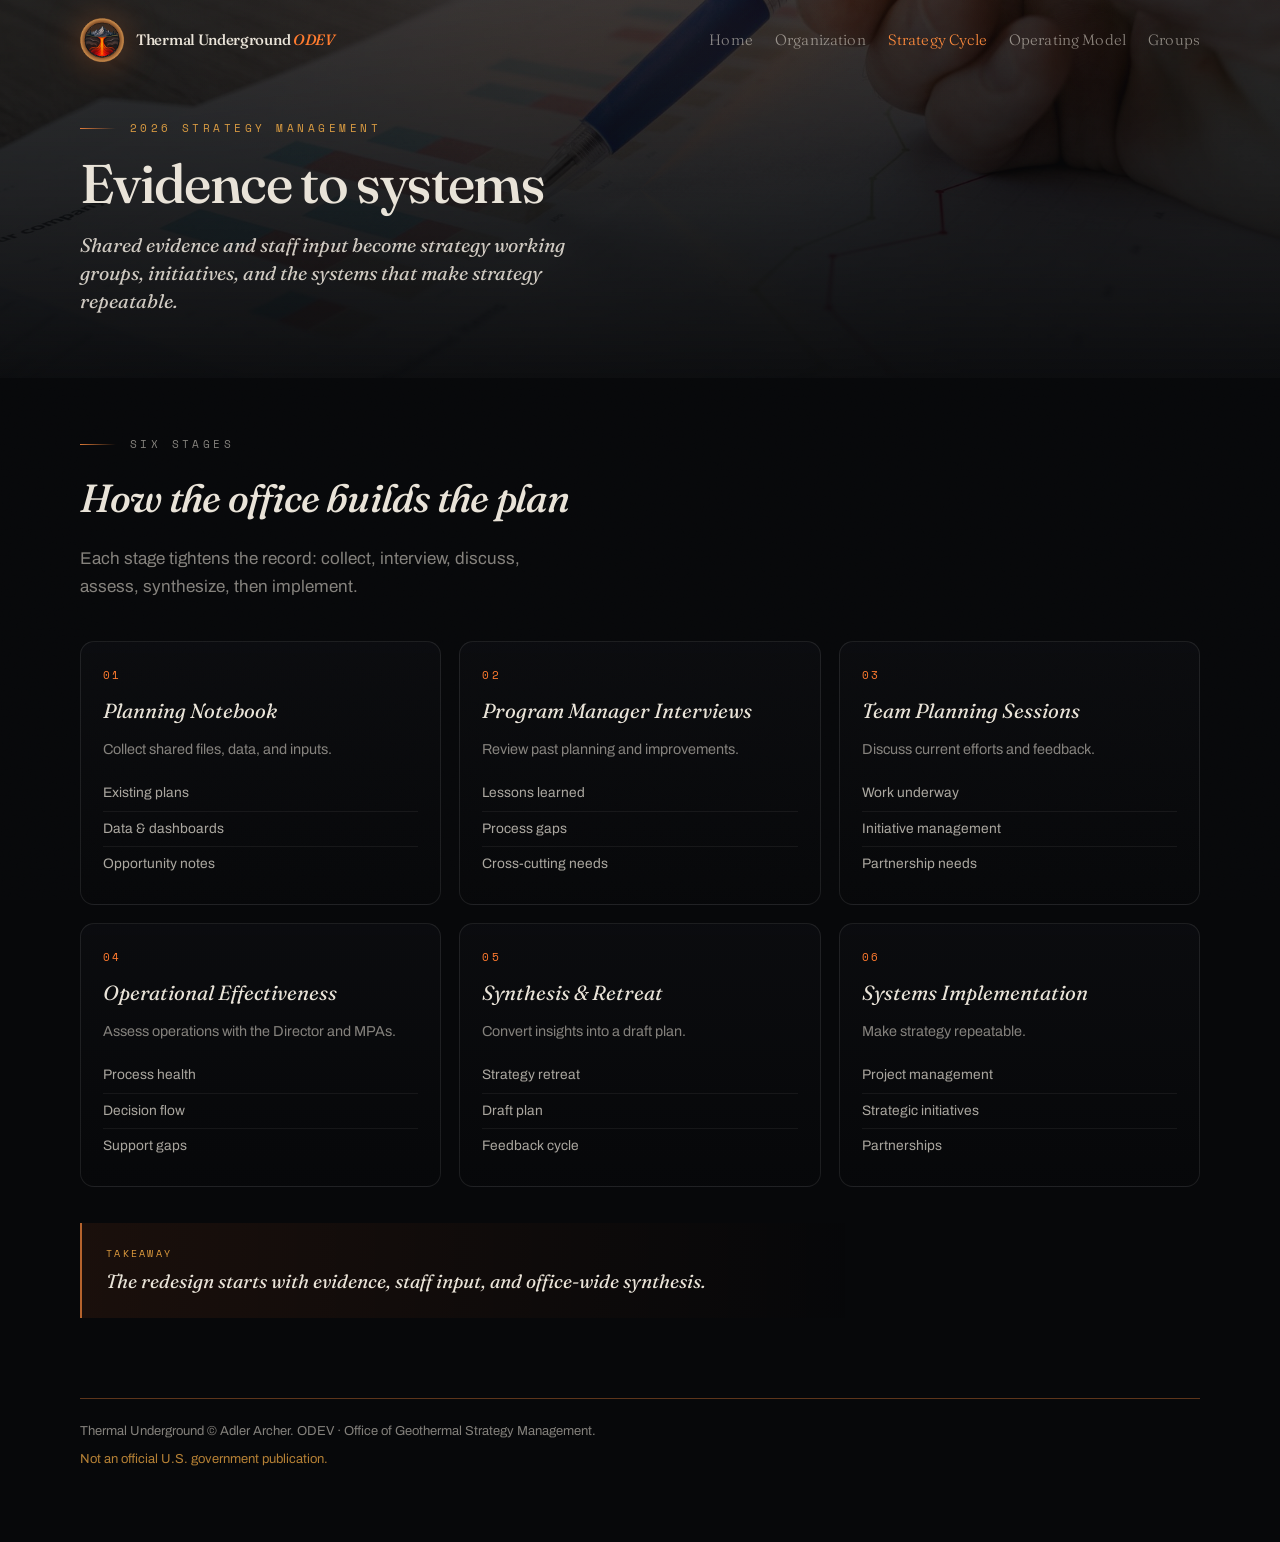
==== cycle/index.html @ cab4cc12 "Ship ODEV strategy management site from the CSUP redesign deck. Static TU editorial site for organiz" ====
<!DOCTYPE html>
<html lang="en">
<head>
<meta charset="utf-8">
<meta name="viewport" content="width=device-width, initial-scale=1">
<meta name="robots" content="noindex, nofollow">
<title>Strategy Cycle · ODEV</title>
<link rel="preconnect" href="https://fonts.googleapis.com">
<link rel="preconnect" href="https://fonts.gstatic.com" crossorigin>
<link href="https://fonts.googleapis.com/css2?family=Archivo:wght@400;500;700&family=Fraunces:ital,opsz,wght@0,9..144,300;0,9..144,500;0,9..144,600;1,9..144,400;1,9..144,500;1,9..144,600&family=Space+Mono:wght@400;700&display=swap" rel="stylesheet">
<link rel="stylesheet" href="../styles.css">
</head>
<body class="inner">
<header class="mast">
  <div class="mast-photo" style="background-image:url('../images/documents.jpg')" aria-hidden="true"></div>
  <div class="hero-atmos" aria-hidden="true"><div class="rays"></div></div>
  <div class="wrap">
    <div class="site-nav">
      <a class="brand" href="/">
        <img src="../thermal-underground-logo.png" width="44" height="44" alt="">
        <span class="brand-name">Thermal Underground <i>ODEV</i></span>
      </a>
      <nav aria-label="Primary">
        <a href="/">Home</a>
        <a href="/organization/">Organization</a>
        <a href="/cycle/" aria-current="page">Strategy Cycle</a>
        <a href="/model/">Operating Model</a>
        <a href="/groups/">Groups</a>
      </nav>
    </div>
    <div class="mast-copy">
      <p class="kicker">2026 Strategy Management</p>
      <h1>Evidence to systems</h1>
      <p class="lede">Shared evidence and staff input become strategy working groups, initiatives, and the systems that make strategy repeatable.</p>
    </div>
  </div>
</header>

<main class="page wrap">
  <section class="section" style="padding-top:48px">
    <div class="section-intro">
      <p class="kicker">Six stages</p>
      <h2>How the office builds the plan</h2>
      <p>Each stage tightens the record: collect, interview, discuss, assess, synthesize, then implement.</p>
    </div>

    <div class="stage-grid">
      <article class="stage" style="animation-delay:.04s">
        <div class="stage-num">01</div>
        <h3>Planning Notebook</h3>
        <p>Collect shared files, data, and inputs.</p>
        <ul>
          <li>Existing plans</li>
          <li>Data &amp; dashboards</li>
          <li>Opportunity notes</li>
        </ul>
      </article>
      <article class="stage" style="animation-delay:.08s">
        <div class="stage-num">02</div>
        <h3>Program Manager Interviews</h3>
        <p>Review past planning and improvements.</p>
        <ul>
          <li>Lessons learned</li>
          <li>Process gaps</li>
          <li>Cross-cutting needs</li>
        </ul>
      </article>
      <article class="stage" style="animation-delay:.12s">
        <div class="stage-num">03</div>
        <h3>Team Planning Sessions</h3>
        <p>Discuss current efforts and feedback.</p>
        <ul>
          <li>Work underway</li>
          <li>Initiative management</li>
          <li>Partnership needs</li>
        </ul>
      </article>
      <article class="stage" style="animation-delay:.16s">
        <div class="stage-num">04</div>
        <h3>Operational Effectiveness</h3>
        <p>Assess operations with the Director and MPAs.</p>
        <ul>
          <li>Process health</li>
          <li>Decision flow</li>
          <li>Support gaps</li>
        </ul>
      </article>
      <article class="stage" style="animation-delay:.2s">
        <div class="stage-num">05</div>
        <h3>Synthesis &amp; Retreat</h3>
        <p>Convert insights into a draft plan.</p>
        <ul>
          <li>Strategy retreat</li>
          <li>Draft plan</li>
          <li>Feedback cycle</li>
        </ul>
      </article>
      <article class="stage" style="animation-delay:.24s">
        <div class="stage-num">06</div>
        <h3>Systems Implementation</h3>
        <p>Make strategy repeatable.</p>
        <ul>
          <li>Project management</li>
          <li>Strategic initiatives</li>
          <li>Partnerships</li>
        </ul>
      </article>
    </div>

    <div class="takeaway">
      <strong>Takeaway</strong>
      <p>The redesign starts with evidence, staff input, and office-wide synthesis.</p>
    </div>
  </section>

  <footer>
    <p>Thermal Underground © Adler Archer. ODEV · Office of Geothermal Strategy Management.</p>
    <p class="disclosure-glow">Not an official U.S. government publication.</p>
  </footer>
</main>
</body>
</html>
---- styles.css ----
:root {
  --bg: #07080a;
  --ink: #e9e3d8;
  --accent: #ff6a1f;
  --heat: #ff7a2e;
  --muted: rgba(233, 227, 216, .55);
  --line: rgba(255, 255, 255, .09);
  --panel: rgba(8, 9, 12, .72);
  --title: "Fraunces", Georgia, "Times New Roman", serif;
  --body: "Archivo", system-ui, sans-serif;
  --mono: "Space Mono", ui-monospace, monospace;
}

* { box-sizing: border-box; }
html, body { margin: 0; }
html { scroll-behavior: smooth; }

body {
  background: var(--bg);
  color: var(--ink);
  font-family: var(--body);
  font-size: 17px;
  line-height: 1.65;
  -webkit-font-smoothing: antialiased;
}

body::before {
  content: "";
  position: fixed;
  inset: 0;
  z-index: -1;
  pointer-events: none;
  background:
    linear-gradient(180deg, rgba(255, 200, 140, .045) 0%, transparent 18%),
    radial-gradient(ellipse 90% 55% at 50% -8%, rgba(255, 122, 46, .07), transparent 58%),
    var(--bg);
}

body::after {
  content: "";
  position: fixed;
  inset: 0;
  z-index: 60;
  pointer-events: none;
  opacity: .055;
  mix-blend-mode: overlay;
  background-image: url("data:image/svg+xml,%3Csvg xmlns='http://www.w3.org/2000/svg' width='240' height='240'%3E%3Cfilter id='n'%3E%3CfeTurbulence type='fractalNoise' baseFrequency='0.85' numOctaves='4'/%3E%3C/filter%3E%3Crect width='100%25' height='100%25' filter='url(%23n)'/%3E%3C/svg%3E");
}

::selection { background: var(--accent); color: #07080a; }
a { color: #ff8a3c; }
.wrap { width: min(1120px, 92vw); margin-inline: auto; }
.page { padding: 0 0 72px; }

.mast {
  position: relative;
  background: #07080a;
  color: var(--ink);
  overflow: hidden;
}

.mast::before {
  content: "";
  position: absolute;
  inset: 0;
  z-index: 1;
  pointer-events: none;
  background:
    linear-gradient(180deg, rgba(7, 8, 10, .55) 0%, rgba(7, 8, 10, .72) 48%, rgba(7, 8, 10, .94) 100%),
    radial-gradient(70% 80% at 50% 12%, rgba(255, 122, 46, .14), transparent 58%);
}

.mast-photo {
  position: absolute;
  inset: 0;
  z-index: 0;
  background-size: cover;
  background-position: center 42%;
  filter: brightness(.42) saturate(.85) contrast(1.05);
}

.home .mast {
  min-height: min(78vh, 700px);
  display: flex;
  flex-direction: column;
}

.home .mast::before {
  background:
    linear-gradient(180deg, rgba(7, 8, 10, .28) 0%, rgba(7, 8, 10, .5) 48%, rgba(7, 8, 10, .94) 100%),
    radial-gradient(70% 80% at 50% 12%, rgba(255, 122, 46, .14), transparent 58%);
}

.home .mast-photo {
  filter: brightness(.62) saturate(.95) contrast(1.02);
}

.home .mast-copy {
  position: relative;
  z-index: 2;
  margin-top: auto;
  padding: 56px 0 72px;
  max-width: 36em;
}

.inner .mast {
  min-height: min(42vh, 380px);
  display: flex;
  flex-direction: column;
}

.inner .mast-copy {
  position: relative;
  z-index: 2;
  margin-top: auto;
  padding: 40px 0 48px;
  max-width: 34em;
}

.kicker {
  display: inline-flex;
  align-items: center;
  gap: .85rem;
  margin: 0 0 18px;
  font-family: var(--mono);
  font-size: .68rem;
  letter-spacing: .32em;
  text-transform: uppercase;
  color: rgba(255, 179, 71, .82);
}

.kicker::before {
  content: "";
  width: 2.25rem;
  height: 1px;
  background: linear-gradient(90deg, rgba(255, 138, 60, .85), transparent);
}

h1 {
  margin: 0;
  font-family: var(--title);
  font-weight: 500;
  letter-spacing: -.03em;
  line-height: 1.05;
  text-wrap: balance;
}

.home h1 {
  font-size: clamp(2.6rem, 7vw, 4.8rem);
}

.inner h1 {
  font-size: clamp(2.1rem, 4.8vw, 3.4rem);
}

.lede {
  margin: 18px 0 0;
  font-family: var(--title);
  font-style: italic;
  font-size: 1.22rem;
  line-height: 1.45;
  max-width: 26em;
  color: rgba(233, 227, 216, .88);
}

.cta-row {
  display: flex;
  flex-wrap: wrap;
  gap: 12px;
  margin-top: 28px;
}

.btn {
  display: inline-flex;
  align-items: center;
  justify-content: center;
  gap: .5rem;
  padding: 12px 18px;
  border-radius: 2px;
  text-decoration: none;
  font-family: var(--mono);
  font-size: .68rem;
  letter-spacing: .16em;
  text-transform: uppercase;
  transition: transform .25s ease, background .25s ease, border-color .25s ease, color .25s ease;
}

.btn-primary {
  background: var(--accent);
  color: #07080a;
  border: 1px solid transparent;
}

.btn-primary:hover {
  background: #ff8a3c;
  transform: translateY(-1px);
}

.btn-ghost {
  background: transparent;
  color: var(--ink);
  border: 1px solid rgba(255, 255, 255, .18);
}

.btn-ghost:hover {
  border-color: rgba(255, 138, 60, .55);
  color: #ff8a3c;
}

.site-nav, .mast-copy { position: relative; z-index: 2; }
.site-nav { z-index: 4; }

.site-nav {
  display: flex;
  align-items: center;
  justify-content: space-between;
  gap: 20px 28px;
  flex-wrap: wrap;
  padding: 18px 0 8px;
}

.site-nav .brand {
  display: flex;
  align-items: center;
  gap: 12px;
  text-decoration: none;
  color: var(--ink);
  line-height: 1;
}

.site-nav .brand img {
  display: block;
  width: 44px;
  height: 44px;
  filter: drop-shadow(0 0 18px rgba(255, 122, 46, .35));
}

.brand-name {
  font-family: var(--title);
  font-size: 15px;
  font-weight: 500;
  letter-spacing: -0.02em;
  line-height: 1.2;
  max-width: 16em;
}

.brand-name i {
  font-style: italic;
  color: var(--heat);
}

.site-nav nav {
  display: flex;
  flex-wrap: wrap;
  gap: 8px 22px;
  justify-content: flex-end;
}

.site-nav nav a {
  font-family: var(--title);
  font-weight: 300;
  font-size: 15px;
  letter-spacing: .01em;
  color: color-mix(in srgb, var(--ink) 55%, transparent);
  text-decoration: none;
  padding: 4px 0;
}

.site-nav nav a:hover { color: var(--ink); }
.site-nav nav a[aria-current="page"] { color: #ff8a3c; }

.hero-atmos {
  position: absolute;
  inset: 0;
  z-index: 0;
  pointer-events: none;
  overflow: hidden;
}

.hero-atmos .rays {
  position: absolute;
  inset: -30%;
  background: conic-gradient(
    from 12deg,
    transparent 0 8%,
    rgba(255, 122, 46, .1) 10%,
    transparent 14%,
    transparent 30%,
    rgba(255, 179, 71, .07) 33%,
    transparent 38%,
    transparent 58%,
    rgba(255, 255, 255, .04) 61%,
    transparent 68%
  );
  mask-image: radial-gradient(circle at 52% 40%, #000 0%, transparent 62%);
  animation: hero-spin 52s linear infinite;
}

@keyframes hero-spin {
  to { transform: rotate(360deg); }
}

.section {
  padding: 72px 0 8px;
}

.section-intro {
  max-width: 40em;
  margin: 0 0 40px;
}

.section-intro h2 {
  margin: 12px 0 14px;
  font-family: var(--title);
  font-size: clamp(1.8rem, 3.2vw, 2.45rem);
  font-style: italic;
  font-weight: 500;
  letter-spacing: -.02em;
}

.section-intro p {
  margin: 0;
  max-width: 48ch;
  color: var(--muted);
}

.card-grid {
  display: grid;
  grid-template-columns: repeat(2, minmax(0, 1fr));
  gap: 20px;
}

.card-grid.three {
  grid-template-columns: repeat(3, minmax(0, 1fr));
}

.guide-card {
  position: relative;
  display: flex;
  flex-direction: column;
  min-height: 100%;
  isolation: isolate;
  overflow: hidden;
  text-decoration: none;
  color: var(--ink);
  border-radius: 16px;
  background:
    linear-gradient(155deg, rgba(255, 255, 255, .055) 0%, rgba(255, 255, 255, .01) 28%, transparent 52%),
    linear-gradient(180deg, var(--panel) 0%, rgba(4, 5, 7, .88) 100%);
  border: 1px solid var(--line);
  box-shadow:
    inset 0 1px 0 rgba(255, 255, 255, .07),
    inset 0 -1px 0 rgba(0, 0, 0, .25),
    0 28px 56px -28px rgba(0, 0, 0, .75),
    0 0 0 1px rgba(255, 106, 31, .05);
  backdrop-filter: blur(14px) saturate(1.15);
  transition: border-color .35s ease, box-shadow .45s cubic-bezier(.16, 1, .3, 1), transform .45s cubic-bezier(.16, 1, .3, 1);
  animation: rise-in .8s ease both;
}

.guide-card:hover {
  transform: translateY(-2px);
  border-color: rgba(255, 138, 60, .38);
  box-shadow:
    inset 0 1px 0 rgba(255, 220, 170, .12),
    inset 0 -1px 0 rgba(0, 0, 0, .2),
    0 32px 64px -24px rgba(0, 0, 0, .8),
    0 0 48px -12px rgba(255, 106, 31, .18),
    0 0 0 1px rgba(255, 106, 31, .12);
}

.guide-card::after {
  content: "";
  position: absolute;
  inset: 0;
  z-index: 1;
  pointer-events: none;
  background: linear-gradient(105deg, transparent 38%, rgba(255, 210, 160, .07) 50%, transparent 62%);
  animation: editorial-sweep 14s ease-in-out infinite;
}

@keyframes editorial-sweep {
  0%, 100% { transform: translateX(-40%); }
  50% { transform: translateX(40%); }
}

@keyframes rise-in {
  from { opacity: 0; transform: translateY(18px); }
  to { opacity: 1; transform: translateY(0); }
}

.guide-card-media {
  position: relative;
  display: block;
  height: 128px;
  overflow: hidden;
  background: #07080a;
}

.guide-card-media img {
  width: 100%;
  height: 100%;
  object-fit: cover;
  display: block;
  opacity: .55;
  transition: transform .7s ease, opacity .7s ease;
}

.guide-card:hover .guide-card-media img {
  transform: scale(1.04);
  opacity: .75;
}

.guide-card-media::after {
  content: "";
  position: absolute;
  inset: 0;
  background:
    linear-gradient(to top, #07080a, rgba(7, 8, 10, .5), transparent),
    linear-gradient(to bottom right, rgba(255, 255, 255, .06), transparent);
}

.guide-card-body {
  position: relative;
  z-index: 2;
  display: flex;
  flex-direction: column;
  flex: 1;
  padding: 16px 24px 24px;
}

.guide-card h2,
.guide-card h3 {
  margin: 10px 0 0;
  font-family: var(--title);
  font-size: clamp(1.35rem, 1.8vw, 1.5rem);
  font-style: italic;
  font-weight: 300;
  letter-spacing: -.02em;
  color: var(--ink);
  text-wrap: balance;
}

.guide-card p {
  margin: 12px 0 0;
  font-size: .875rem;
  line-height: 1.6;
  color: rgba(233, 227, 216, .65);
  flex: 1;
}

.guide-arrow {
  margin-top: 20px;
  font-family: var(--mono);
  font-size: .65rem;
  letter-spacing: .2em;
  text-transform: uppercase;
  color: rgba(233, 227, 216, .45);
  transition: color .3s ease;
}

.guide-card:hover .guide-arrow { color: #ff8a3c; }

.panel {
  position: relative;
  overflow: hidden;
  border-radius: 16px;
  padding: 28px 28px 26px;
  background:
    linear-gradient(155deg, rgba(255, 255, 255, .045) 0%, transparent 45%),
    linear-gradient(180deg, var(--panel) 0%, rgba(4, 5, 7, .9) 100%);
  border: 1px solid var(--line);
  box-shadow:
    inset 0 1px 0 rgba(255, 255, 255, .06),
    0 24px 48px -28px rgba(0, 0, 0, .7);
  animation: rise-in .75s ease both;
}

.panel h3 {
  margin: 0;
  font-family: var(--title);
  font-size: 1.35rem;
  font-style: italic;
  font-weight: 400;
  letter-spacing: -.02em;
}

.panel .meta {
  margin: 8px 0 0;
  font-family: var(--mono);
  font-size: .65rem;
  letter-spacing: .14em;
  text-transform: uppercase;
  color: rgba(255, 179, 71, .75);
}

.panel p {
  margin: 14px 0 0;
  color: var(--muted);
  font-size: .95rem;
}

.panel ul {
  margin: 16px 0 0;
  padding: 0;
  list-style: none;
}

.panel ul li {
  position: relative;
  padding: 8px 0 8px 1.1rem;
  border-top: 1px solid rgba(255, 255, 255, .06);
  color: rgba(233, 227, 216, .78);
  font-size: .92rem;
}

.panel ul li:first-child { border-top: 0; }

.panel ul li::before {
  content: "";
  position: absolute;
  left: 0;
  top: 1.05em;
  width: 6px;
  height: 1px;
  background: rgba(255, 138, 60, .7);
}

.stage-grid {
  display: grid;
  grid-template-columns: repeat(3, minmax(0, 1fr));
  gap: 18px;
}

.stage {
  position: relative;
  padding: 24px 22px 22px;
  border-radius: 14px;
  border: 1px solid var(--line);
  background: linear-gradient(180deg, rgba(12, 13, 16, .9), rgba(7, 8, 10, .95));
  animation: rise-in .7s ease both;
}

.stage-num {
  font-family: var(--mono);
  font-size: .7rem;
  letter-spacing: .22em;
  color: var(--heat);
}

.stage h3 {
  margin: 10px 0 0;
  font-family: var(--title);
  font-size: 1.28rem;
  font-style: italic;
  font-weight: 400;
}

.stage p {
  margin: 10px 0 0;
  color: var(--muted);
  font-size: .9rem;
}

.stage ul {
  margin: 14px 0 0;
  padding: 0;
  list-style: none;
}

.stage li {
  padding: 6px 0;
  border-top: 1px solid rgba(255, 255, 255, .06);
  font-size: .86rem;
  color: rgba(233, 227, 216, .72);
}

.stage li:first-child { border-top: 0; }

.takeaway {
  margin: 36px 0 0;
  padding: 22px 24px;
  border-left: 2px solid rgba(255, 138, 60, .7);
  background: linear-gradient(90deg, rgba(255, 106, 31, .08), transparent 70%);
}

.takeaway strong {
  display: block;
  margin-bottom: 6px;
  font-family: var(--mono);
  font-size: .65rem;
  letter-spacing: .22em;
  text-transform: uppercase;
  color: rgba(255, 179, 71, .85);
  font-weight: 400;
}

.takeaway p {
  margin: 0;
  font-family: var(--title);
  font-style: italic;
  font-size: 1.2rem;
  line-height: 1.45;
  max-width: 40em;
}

.org-grid {
  display: grid;
  grid-template-columns: 1.1fr 1fr;
  gap: 22px;
}

.leadership {
  display: grid;
  gap: 14px;
}

.leader {
  padding: 20px 22px;
  border: 1px solid var(--line);
  border-radius: 12px;
  background: rgba(8, 9, 12, .65);
}

.leader .role {
  font-family: var(--mono);
  font-size: .62rem;
  letter-spacing: .18em;
  text-transform: uppercase;
  color: rgba(255, 179, 71, .75);
}

.leader .name {
  margin: 8px 0 0;
  font-family: var(--title);
  font-size: 1.35rem;
  font-style: italic;
  font-weight: 400;
}

.leader .detail {
  margin: 6px 0 0;
  color: var(--muted);
  font-size: .9rem;
}

.team-list {
  display: grid;
  gap: 10px;
}

.team-item {
  display: grid;
  grid-template-columns: 1fr auto;
  gap: 8px 16px;
  align-items: baseline;
  padding: 14px 0;
  border-bottom: 1px solid var(--line);
}

.team-item:first-child { border-top: 1px solid var(--line); }

.team-item .unit {
  font-family: var(--title);
  font-style: italic;
  font-size: 1.05rem;
}

.team-item .who {
  font-size: .86rem;
  color: var(--muted);
  text-align: right;
}

.swg-grid {
  display: grid;
  grid-template-columns: repeat(2, minmax(0, 1fr));
  gap: 16px;
}

.initiative-grid {
  display: grid;
  grid-template-columns: repeat(2, minmax(0, 1fr));
  gap: 16px;
}

.badge {
  display: inline-block;
  margin-bottom: 10px;
  font-family: var(--mono);
  font-size: .6rem;
  letter-spacing: .18em;
  text-transform: uppercase;
  color: rgba(255, 179, 71, .8);
}

.split-label {
  margin: 48px 0 18px;
  font-family: var(--mono);
  font-size: .68rem;
  letter-spacing: .28em;
  text-transform: uppercase;
  color: rgba(255, 179, 71, .82);
}

footer {
  margin-top: 72px;
  padding-top: 22px;
  border-top: 1px solid rgba(255, 138, 60, .35);
}

footer p {
  margin: 0;
  font-size: 13px;
  color: var(--muted);
}

footer p + p { margin-top: 6px; }

.disclosure-glow {
  color: rgba(255, 179, 71, .7);
  animation: disclosure-pulse 2.2s ease-in-out infinite;
}

@keyframes disclosure-pulse {
  0%, 100% { opacity: .72; }
  50% { opacity: 1; }
}

@media (max-width: 900px) {
  .card-grid,
  .card-grid.three,
  .stage-grid,
  .org-grid,
  .swg-grid,
  .initiative-grid {
    grid-template-columns: 1fr;
  }

  .team-item {
    grid-template-columns: 1fr;
  }

  .team-item .who { text-align: left; }
}

@media (prefers-reduced-motion: reduce) {
  *, *::before, *::after {
    animation: none !important;
    transition: none !important;
  }
}
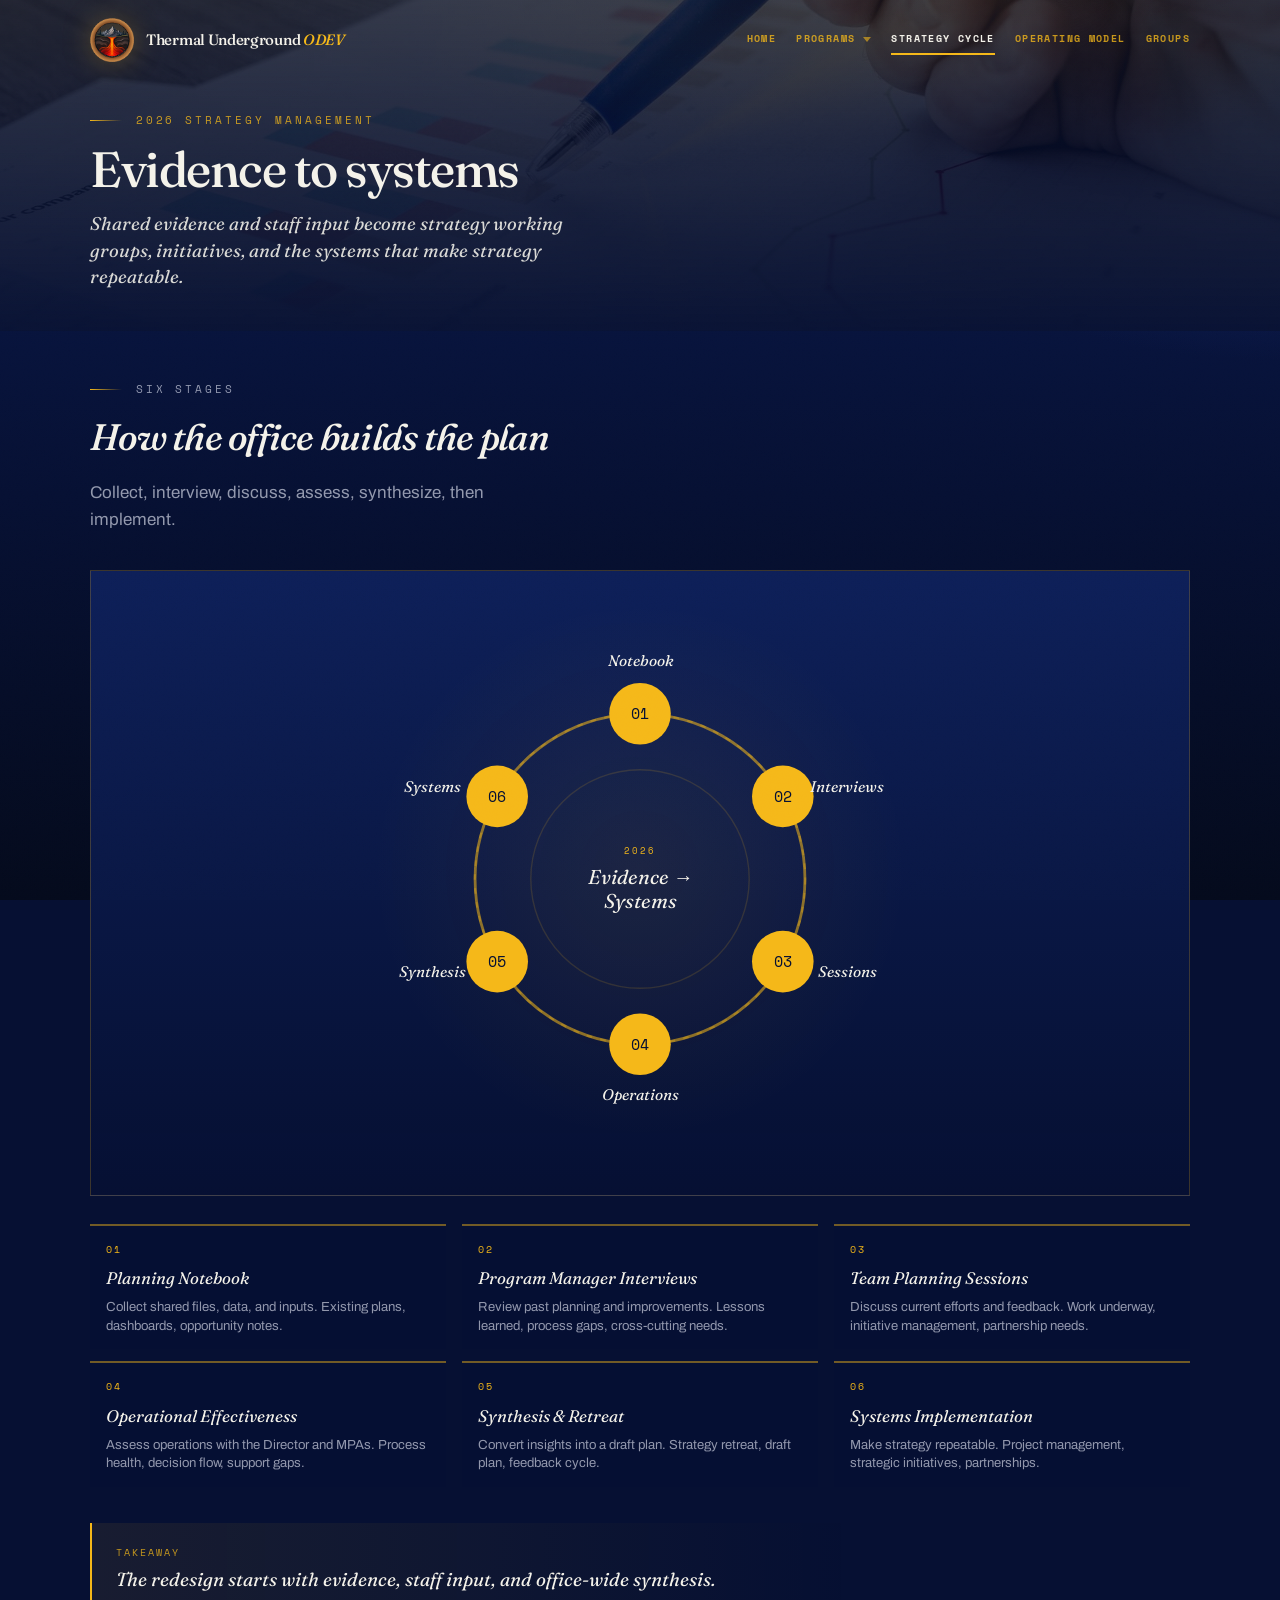
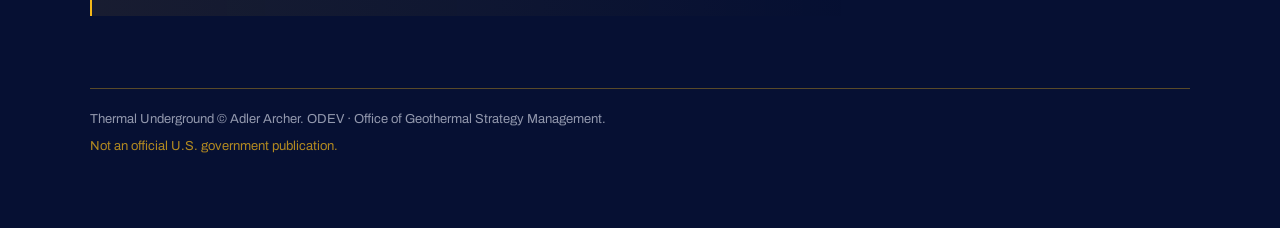
==== commit e4d9538c: "Restyle ODEV as corporate navy-gold with Programs IA and diagram pages. Add R&D, P&D, CSUP, and Prog" ====
--- a/cycle/index.html
+++ b/cycle/index.html
@@ -22,7 +22,15 @@
       </a>
       <nav aria-label="Primary">
         <a href="/">Home</a>
-        <a href="/organization/">Organization</a>
+        <details class="nav-drop">
+          <summary>Programs</summary>
+          <div class="nav-menu">
+            <a href="/programs/rd/"><span class="prog-code">R&amp;D</span> Research &amp; Development</a>
+            <a href="/programs/pd/"><span class="prog-code">P&amp;D</span> Pilot &amp; Demonstration</a>
+            <a href="/programs/csup/"><span class="prog-code">CSUP</span> Commercial Scale-Up</a>
+            <a href="/programs/support/"><span class="prog-code">Support</span> Program Support</a>
+          </div>
+        </details>
         <a href="/cycle/" aria-current="page">Strategy Cycle</a>
         <a href="/model/">Operating Model</a>
         <a href="/groups/">Groups</a>
@@ -37,73 +45,81 @@
 </header>
 
 <main class="page wrap">
-  <section class="section" style="padding-top:48px">
+  <section class="section" style="padding-top:40px">
     <div class="section-intro">
       <p class="kicker">Six stages</p>
       <h2>How the office builds the plan</h2>
-      <p>Each stage tightens the record: collect, interview, discuss, assess, synthesize, then implement.</p>
+      <p>Collect, interview, discuss, assess, synthesize, then implement.</p>
     </div>
 
-    <div class="stage-grid">
-      <article class="stage" style="animation-delay:.04s">
+    <div class="cycle-board" aria-label="Six-stage strategy cycle infographic">
+      <div class="cycle-svg-wrap">
+        <svg viewBox="0 0 400 400" role="img" aria-labelledby="cycleTitle">
+          <title id="cycleTitle">Six-stage strategy cycle</title>
+          <circle cx="200" cy="200" r="118" fill="none" stroke="rgba(245,184,25,.28)" stroke-width="1.5" stroke-dasharray="4 6"/>
+          <circle cx="200" cy="200" r="78" fill="none" stroke="rgba(245,184,25,.14)" stroke-width="1"/>
+          <!-- arc connectors -->
+          <path d="M200 82 A118 118 0 0 1 302 141" fill="none" stroke="rgba(245,184,25,.55)" stroke-width="2"/>
+          <path d="M302 141 A118 118 0 0 1 302 259" fill="none" stroke="rgba(245,184,25,.55)" stroke-width="2"/>
+          <path d="M302 259 A118 118 0 0 1 200 318" fill="none" stroke="rgba(245,184,25,.55)" stroke-width="2"/>
+          <path d="M200 318 A118 118 0 0 1 98 259" fill="none" stroke="rgba(245,184,25,.55)" stroke-width="2"/>
+          <path d="M98 259 A118 118 0 0 1 98 141" fill="none" stroke="rgba(245,184,25,.55)" stroke-width="2"/>
+          <path d="M98 141 A118 118 0 0 1 200 82" fill="none" stroke="rgba(245,184,25,.55)" stroke-width="2"/>
+          <!-- nodes -->
+          <g font-family="Space Mono, monospace" font-size="11" fill="#061033" text-anchor="middle">
+            <circle cx="200" cy="82" r="22" fill="#F5B819"/><text x="200" y="86">01</text>
+            <circle cx="302" cy="141" r="22" fill="#F5B819"/><text x="302" y="145">02</text>
+            <circle cx="302" cy="259" r="22" fill="#F5B819"/><text x="302" y="263">03</text>
+            <circle cx="200" cy="318" r="22" fill="#F5B819"/><text x="200" y="322">04</text>
+            <circle cx="98" cy="259" r="22" fill="#F5B819"/><text x="98" y="263">05</text>
+            <circle cx="98" cy="141" r="22" fill="#F5B819"/><text x="98" y="145">06</text>
+          </g>
+          <g font-family="Fraunces, Georgia, serif" font-size="11" font-style="italic" fill="#f4f2ea" text-anchor="middle">
+            <text x="200" y="48">Notebook</text>
+            <text x="348" y="138">Interviews</text>
+            <text x="348" y="270">Sessions</text>
+            <text x="200" y="358">Operations</text>
+            <text x="52" y="270">Synthesis</text>
+            <text x="52" y="138">Systems</text>
+          </g>
+        </svg>
+        <div class="cycle-center">
+          <span class="label">2026</span>
+          <span class="title">Evidence →<br>Systems</span>
+        </div>
+      </div>
+    </div>
+
+    <div class="cycle-legend">
+      <article>
         <div class="stage-num">01</div>
         <h3>Planning Notebook</h3>
-        <p>Collect shared files, data, and inputs.</p>
-        <ul>
-          <li>Existing plans</li>
-          <li>Data &amp; dashboards</li>
-          <li>Opportunity notes</li>
-        </ul>
+        <p>Collect shared files, data, and inputs. Existing plans, dashboards, opportunity notes.</p>
       </article>
-      <article class="stage" style="animation-delay:.08s">
+      <article>
         <div class="stage-num">02</div>
         <h3>Program Manager Interviews</h3>
-        <p>Review past planning and improvements.</p>
-        <ul>
-          <li>Lessons learned</li>
-          <li>Process gaps</li>
-          <li>Cross-cutting needs</li>
-        </ul>
+        <p>Review past planning and improvements. Lessons learned, process gaps, cross-cutting needs.</p>
       </article>
-      <article class="stage" style="animation-delay:.12s">
+      <article>
         <div class="stage-num">03</div>
         <h3>Team Planning Sessions</h3>
-        <p>Discuss current efforts and feedback.</p>
-        <ul>
-          <li>Work underway</li>
-          <li>Initiative management</li>
-          <li>Partnership needs</li>
-        </ul>
+        <p>Discuss current efforts and feedback. Work underway, initiative management, partnership needs.</p>
       </article>
-      <article class="stage" style="animation-delay:.16s">
+      <article>
         <div class="stage-num">04</div>
         <h3>Operational Effectiveness</h3>
-        <p>Assess operations with the Director and MPAs.</p>
-        <ul>
-          <li>Process health</li>
-          <li>Decision flow</li>
-          <li>Support gaps</li>
-        </ul>
+        <p>Assess operations with the Director and MPAs. Process health, decision flow, support gaps.</p>
       </article>
-      <article class="stage" style="animation-delay:.2s">
+      <article>
         <div class="stage-num">05</div>
         <h3>Synthesis &amp; Retreat</h3>
-        <p>Convert insights into a draft plan.</p>
-        <ul>
-          <li>Strategy retreat</li>
-          <li>Draft plan</li>
-          <li>Feedback cycle</li>
-        </ul>
+        <p>Convert insights into a draft plan. Strategy retreat, draft plan, feedback cycle.</p>
       </article>
-      <article class="stage" style="animation-delay:.24s">
+      <article>
         <div class="stage-num">06</div>
         <h3>Systems Implementation</h3>
-        <p>Make strategy repeatable.</p>
-        <ul>
-          <li>Project management</li>
-          <li>Strategic initiatives</li>
-          <li>Partnerships</li>
-        </ul>
+        <p>Make strategy repeatable. Project management, strategic initiatives, partnerships.</p>
       </article>
     </div>
 
--- a/styles.css
+++ b/styles.css
@@ -1,11 +1,14 @@
 :root {
-  --bg: #07080a;
-  --ink: #e9e3d8;
-  --accent: #ff6a1f;
-  --heat: #ff7a2e;
-  --muted: rgba(233, 227, 216, .55);
-  --line: rgba(255, 255, 255, .09);
-  --panel: rgba(8, 9, 12, .72);
+  --navy: #0A1A4F;
+  --navy-deep: #061033;
+  --navy-mid: #12245f;
+  --gold: #F5B819;
+  --gold-soft: rgba(245, 184, 25, .78);
+  --ink: #f4f2ea;
+  --muted: rgba(232, 236, 248, .62);
+  --line: rgba(245, 184, 25, .22);
+  --panel: rgba(10, 26, 79, .72);
+  --panel-solid: #0d1f58;
   --title: "Fraunces", Georgia, "Times New Roman", serif;
   --body: "Archivo", system-ui, sans-serif;
   --mono: "Space Mono", ui-monospace, monospace;
@@ -16,11 +19,11 @@
 html { scroll-behavior: smooth; }
 
 body {
-  background: var(--bg);
+  background: var(--navy-deep);
   color: var(--ink);
   font-family: var(--body);
   font-size: 17px;
-  line-height: 1.65;
+  line-height: 1.6;
   -webkit-font-smoothing: antialiased;
 }
 
@@ -31,30 +34,31 @@
   z-index: -1;
   pointer-events: none;
   background:
-    linear-gradient(180deg, rgba(255, 200, 140, .045) 0%, transparent 18%),
-    radial-gradient(ellipse 90% 55% at 50% -8%, rgba(255, 122, 46, .07), transparent 58%),
-    var(--bg);
+    radial-gradient(ellipse 80% 50% at 50% -10%, rgba(245, 184, 25, .1), transparent 55%),
+    radial-gradient(ellipse 60% 40% at 100% 20%, rgba(18, 36, 95, .9), transparent 50%),
+    linear-gradient(180deg, var(--navy) 0%, var(--navy-deep) 55%, #040a1c 100%);
 }
 
 body::after {
   content: "";
   position: fixed;
   inset: 0;
-  z-index: 60;
+  z-index: 80;
   pointer-events: none;
-  opacity: .055;
+  opacity: .04;
   mix-blend-mode: overlay;
   background-image: url("data:image/svg+xml,%3Csvg xmlns='http://www.w3.org/2000/svg' width='240' height='240'%3E%3Cfilter id='n'%3E%3CfeTurbulence type='fractalNoise' baseFrequency='0.85' numOctaves='4'/%3E%3C/filter%3E%3Crect width='100%25' height='100%25' filter='url(%23n)'/%3E%3C/svg%3E");
 }
 
-::selection { background: var(--accent); color: #07080a; }
-a { color: #ff8a3c; }
-.wrap { width: min(1120px, 92vw); margin-inline: auto; }
+::selection { background: var(--gold); color: var(--navy); }
+a { color: var(--gold); }
+.wrap { width: min(1100px, 92vw); margin-inline: auto; }
 .page { padding: 0 0 72px; }
 
+/* -- Mast -- */
 .mast {
   position: relative;
-  background: #07080a;
+  background: var(--navy);
   color: var(--ink);
   overflow: hidden;
 }
@@ -66,8 +70,8 @@
   z-index: 1;
   pointer-events: none;
   background:
-    linear-gradient(180deg, rgba(7, 8, 10, .55) 0%, rgba(7, 8, 10, .72) 48%, rgba(7, 8, 10, .94) 100%),
-    radial-gradient(70% 80% at 50% 12%, rgba(255, 122, 46, .14), transparent 58%);
+    linear-gradient(180deg, rgba(6, 16, 51, .45) 0%, rgba(6, 16, 51, .7) 48%, rgba(6, 16, 51, .96) 100%),
+    radial-gradient(70% 70% at 70% 10%, rgba(245, 184, 25, .12), transparent 55%);
 }
 
 .mast-photo {
@@ -76,64 +80,58 @@
   z-index: 0;
   background-size: cover;
   background-position: center 42%;
-  filter: brightness(.42) saturate(.85) contrast(1.05);
+  filter: brightness(.38) saturate(.7) contrast(1.08);
 }
 
 .home .mast {
-  min-height: min(78vh, 700px);
+  min-height: min(72vh, 640px);
   display: flex;
   flex-direction: column;
 }
 
 .home .mast::before {
   background:
-    linear-gradient(180deg, rgba(7, 8, 10, .28) 0%, rgba(7, 8, 10, .5) 48%, rgba(7, 8, 10, .94) 100%),
-    radial-gradient(70% 80% at 50% 12%, rgba(255, 122, 46, .14), transparent 58%);
+    linear-gradient(105deg, rgba(6, 16, 51, .82) 0%, rgba(6, 16, 51, .55) 42%, rgba(6, 16, 51, .88) 100%),
+    radial-gradient(60% 70% at 78% 30%, rgba(245, 184, 25, .14), transparent 55%);
 }
 
 .home .mast-photo {
-  filter: brightness(.62) saturate(.95) contrast(1.02);
-}
-
-.home .mast-copy {
-  position: relative;
-  z-index: 2;
-  margin-top: auto;
-  padding: 56px 0 72px;
-  max-width: 36em;
-}
-
-.inner .mast {
-  min-height: min(42vh, 380px);
-  display: flex;
-  flex-direction: column;
-}
-
+  filter: brightness(.5) saturate(.75) contrast(1.05);
+}
+
+.home .mast-copy,
 .inner .mast-copy {
   position: relative;
   z-index: 2;
   margin-top: auto;
-  padding: 40px 0 48px;
   max-width: 34em;
 }
+
+.home .mast-copy { padding: 48px 0 64px; }
+.inner .mast {
+  min-height: min(36vh, 320px);
+  display: flex;
+  flex-direction: column;
+}
+.inner .mast-copy { padding: 32px 0 40px; }
 
 .kicker {
   display: inline-flex;
   align-items: center;
   gap: .85rem;
-  margin: 0 0 18px;
-  font-family: var(--mono);
-  font-size: .68rem;
-  letter-spacing: .32em;
-  text-transform: uppercase;
-  color: rgba(255, 179, 71, .82);
+  margin: 0 0 14px;
+  font-family: var(--mono);
+  font-size: .66rem;
+  letter-spacing: .28em;
+  text-transform: uppercase;
+  color: var(--gold-soft);
 }
 
 .kicker::before {
   content: "";
-  width: 2.25rem;
+  width: 2rem;
   height: 1px;
-  background: linear-gradient(90deg, rgba(255, 138, 60, .85), transparent);
+  background: linear-gradient(90deg, var(--gold), transparent);
 }
 
 h1 {
@@ -145,22 +143,17 @@
   text-wrap: balance;
 }
 
-.home h1 {
-  font-size: clamp(2.6rem, 7vw, 4.8rem);
-}
-
-.inner h1 {
-  font-size: clamp(2.1rem, 4.8vw, 3.4rem);
-}
+.home h1 { font-size: clamp(2.5rem, 6.5vw, 4.4rem); }
+.inner h1 { font-size: clamp(2rem, 4.4vw, 3.1rem); }
 
 .lede {
-  margin: 18px 0 0;
-  font-family: var(--title);
-  font-style: italic;
-  font-size: 1.22rem;
+  margin: 16px 0 0;
+  font-family: var(--title);
+  font-style: italic;
+  font-size: 1.15rem;
   line-height: 1.45;
-  max-width: 26em;
-  color: rgba(233, 227, 216, .88);
+  max-width: 28em;
+  color: rgba(244, 242, 234, .88);
 }
 
 .cta-row {
@@ -179,36 +172,38 @@
   border-radius: 2px;
   text-decoration: none;
   font-family: var(--mono);
-  font-size: .68rem;
+  font-size: .66rem;
   letter-spacing: .16em;
   text-transform: uppercase;
   transition: transform .25s ease, background .25s ease, border-color .25s ease, color .25s ease;
 }
 
 .btn-primary {
-  background: var(--accent);
-  color: #07080a;
+  background: var(--gold);
+  color: var(--navy);
   border: 1px solid transparent;
+  font-weight: 700;
 }
 
 .btn-primary:hover {
-  background: #ff8a3c;
+  background: #ffcb3d;
   transform: translateY(-1px);
 }
 
 .btn-ghost {
   background: transparent;
   color: var(--ink);
-  border: 1px solid rgba(255, 255, 255, .18);
+  border: 1px solid rgba(245, 184, 25, .35);
 }
 
 .btn-ghost:hover {
-  border-color: rgba(255, 138, 60, .55);
-  color: #ff8a3c;
-}
-
+  border-color: var(--gold);
+  color: var(--gold);
+}
+
+/* -- Nav -- */
 .site-nav, .mast-copy { position: relative; z-index: 2; }
-.site-nav { z-index: 4; }
+.site-nav { z-index: 20; }
 
 .site-nav {
   display: flex;
@@ -232,7 +227,7 @@
   display: block;
   width: 44px;
   height: 44px;
-  filter: drop-shadow(0 0 18px rgba(255, 122, 46, .35));
+  filter: drop-shadow(0 0 14px rgba(245, 184, 25, .28));
 }
 
 .brand-name {
@@ -246,28 +241,112 @@
 
 .brand-name i {
   font-style: italic;
-  color: var(--heat);
+  color: var(--gold);
 }
 
 .site-nav nav {
   display: flex;
   flex-wrap: wrap;
-  gap: 8px 22px;
+  align-items: center;
+  gap: 4px 20px;
   justify-content: flex-end;
 }
 
-.site-nav nav a {
-  font-family: var(--title);
-  font-weight: 300;
-  font-size: 15px;
+.site-nav nav > a,
+.nav-drop > summary {
+  font-family: var(--mono);
+  font-weight: 700;
+  font-size: .62rem;
+  letter-spacing: .14em;
+  text-transform: uppercase;
+  color: var(--gold-soft);
+  text-decoration: none;
+  padding: 6px 0;
+  border-bottom: 2px solid transparent;
+  cursor: pointer;
+  list-style: none;
+  background: none;
+  border-top: 0;
+  border-left: 0;
+  border-right: 0;
+}
+
+.site-nav nav > a:hover,
+.nav-drop > summary:hover { color: var(--ink); border-bottom-color: var(--gold); }
+
+.site-nav nav > a[aria-current="page"],
+.nav-drop[data-active="true"] > summary {
+  color: var(--ink);
+  border-bottom-color: var(--gold);
+}
+
+.nav-drop > summary::-webkit-details-marker { display: none; }
+.nav-drop > summary::after {
+  content: "";
+  display: inline-block;
+  width: 0;
+  height: 0;
+  margin-left: 8px;
+  vertical-align: middle;
+  border-left: 4px solid transparent;
+  border-right: 4px solid transparent;
+  border-top: 5px solid currentColor;
+  opacity: .75;
+}
+
+.nav-drop {
+  position: relative;
+}
+
+.nav-drop[open] > summary {
+  color: var(--ink);
+  border-bottom-color: var(--gold);
+}
+
+.nav-menu {
+  position: absolute;
+  top: calc(100% + 10px);
+  right: 0;
+  min-width: 220px;
+  padding: 8px 0;
+  background: var(--navy);
+  border: 1px solid rgba(245, 184, 25, .35);
+  box-shadow: 0 18px 40px -16px rgba(0, 0, 0, .65);
+  z-index: 40;
+}
+
+.nav-menu a {
+  display: block;
+  padding: 10px 18px;
+  font-family: var(--body);
+  font-size: .92rem;
   letter-spacing: .01em;
-  color: color-mix(in srgb, var(--ink) 55%, transparent);
+  text-transform: none;
+  color: rgba(244, 242, 234, .82);
   text-decoration: none;
-  padding: 4px 0;
-}
-
-.site-nav nav a:hover { color: var(--ink); }
-.site-nav nav a[aria-current="page"] { color: #ff8a3c; }
+  border: 0;
+}
+
+.nav-menu a:hover {
+  background: rgba(245, 184, 25, .1);
+  color: var(--gold);
+}
+
+.nav-menu a[aria-current="page"] {
+  color: var(--gold);
+  background: rgba(245, 184, 25, .08);
+}
+
+.nav-menu .prog-code {
+  display: inline-block;
+  min-width: 3.2em;
+  margin-right: .55em;
+  font-family: var(--mono);
+  font-size: .62rem;
+  letter-spacing: .12em;
+  text-transform: uppercase;
+  color: var(--gold);
+}
 
 .hero-atmos {
   position: absolute;
@@ -279,40 +358,39 @@
 
 .hero-atmos .rays {
   position: absolute;
-  inset: -30%;
+  inset: -35%;
   background: conic-gradient(
-    from 12deg,
-    transparent 0 8%,
-    rgba(255, 122, 46, .1) 10%,
-    transparent 14%,
-    transparent 30%,
-    rgba(255, 179, 71, .07) 33%,
+    from 18deg,
+    transparent 0 10%,
+    rgba(245, 184, 25, .08) 12%,
+    transparent 16%,
     transparent 38%,
-    transparent 58%,
-    rgba(255, 255, 255, .04) 61%,
-    transparent 68%
+    rgba(245, 184, 25, .05) 41%,
+    transparent 46%,
+    transparent 70%,
+    rgba(255, 255, 255, .03) 73%,
+    transparent 78%
   );
-  mask-image: radial-gradient(circle at 52% 40%, #000 0%, transparent 62%);
-  animation: hero-spin 52s linear infinite;
+  mask-image: radial-gradient(circle at 58% 38%, #000 0%, transparent 60%);
+  animation: hero-spin 64s linear infinite;
 }
 
 @keyframes hero-spin {
   to { transform: rotate(360deg); }
 }
 
-.section {
-  padding: 72px 0 8px;
-}
+/* -- Sections -- */
+.section { padding: 64px 0 8px; }
 
 .section-intro {
-  max-width: 40em;
-  margin: 0 0 40px;
+  max-width: 38em;
+  margin: 0 0 36px;
 }
 
 .section-intro h2 {
-  margin: 12px 0 14px;
-  font-family: var(--title);
-  font-size: clamp(1.8rem, 3.2vw, 2.45rem);
+  margin: 10px 0 12px;
+  font-family: var(--title);
+  font-size: clamp(1.7rem, 3vw, 2.3rem);
   font-style: italic;
   font-weight: 500;
   letter-spacing: -.02em;
@@ -324,162 +402,131 @@
   color: var(--muted);
 }
 
-.card-grid {
+/* -- Home modules -- */
+.teaser-grid {
   display: grid;
-  grid-template-columns: repeat(2, minmax(0, 1fr));
+  grid-template-columns: 1fr 1fr;
   gap: 20px;
 }
 
-.card-grid.three {
-  grid-template-columns: repeat(3, minmax(0, 1fr));
-}
-
-.guide-card {
+.teaser {
   position: relative;
   display: flex;
   flex-direction: column;
-  min-height: 100%;
-  isolation: isolate;
-  overflow: hidden;
+  min-height: 280px;
+  padding: 28px 28px 26px;
   text-decoration: none;
   color: var(--ink);
-  border-radius: 16px;
+  border: 1px solid var(--line);
   background:
-    linear-gradient(155deg, rgba(255, 255, 255, .055) 0%, rgba(255, 255, 255, .01) 28%, transparent 52%),
-    linear-gradient(180deg, var(--panel) 0%, rgba(4, 5, 7, .88) 100%);
-  border: 1px solid var(--line);
-  box-shadow:
-    inset 0 1px 0 rgba(255, 255, 255, .07),
-    inset 0 -1px 0 rgba(0, 0, 0, .25),
-    0 28px 56px -28px rgba(0, 0, 0, .75),
-    0 0 0 1px rgba(255, 106, 31, .05);
-  backdrop-filter: blur(14px) saturate(1.15);
-  transition: border-color .35s ease, box-shadow .45s cubic-bezier(.16, 1, .3, 1), transform .45s cubic-bezier(.16, 1, .3, 1);
-  animation: rise-in .8s ease both;
-}
-
-.guide-card:hover {
+    linear-gradient(160deg, rgba(245, 184, 25, .07) 0%, transparent 42%),
+    linear-gradient(180deg, var(--panel-solid), rgba(6, 16, 51, .95));
+  overflow: hidden;
+  transition: border-color .3s ease, transform .35s ease;
+  animation: rise-in .75s ease both;
+}
+
+.teaser:hover {
+  border-color: rgba(245, 184, 25, .55);
   transform: translateY(-2px);
-  border-color: rgba(255, 138, 60, .38);
-  box-shadow:
-    inset 0 1px 0 rgba(255, 220, 170, .12),
-    inset 0 -1px 0 rgba(0, 0, 0, .2),
-    0 32px 64px -24px rgba(0, 0, 0, .8),
-    0 0 48px -12px rgba(255, 106, 31, .18),
-    0 0 0 1px rgba(255, 106, 31, .12);
-}
-
-.guide-card::after {
-  content: "";
+}
+
+.teaser h2 {
+  margin: 8px 0 0;
+  font-family: var(--title);
+  font-size: 1.55rem;
+  font-style: italic;
+  font-weight: 500;
+}
+
+.teaser p {
+  margin: 12px 0 0;
+  color: var(--muted);
+  font-size: .92rem;
+  max-width: 34ch;
+}
+
+.teaser .guide-arrow {
+  margin-top: auto;
+  padding-top: 22px;
+  font-family: var(--mono);
+  font-size: .62rem;
+  letter-spacing: .18em;
+  text-transform: uppercase;
+  color: var(--gold-soft);
+}
+
+.teaser-viz {
   position: absolute;
-  inset: 0;
-  z-index: 1;
+  right: -8%;
+  bottom: -12%;
+  width: 58%;
+  height: 70%;
+  opacity: .55;
   pointer-events: none;
-  background: linear-gradient(105deg, transparent 38%, rgba(255, 210, 160, .07) 50%, transparent 62%);
-  animation: editorial-sweep 14s ease-in-out infinite;
-}
-
-@keyframes editorial-sweep {
-  0%, 100% { transform: translateX(-40%); }
-  50% { transform: translateX(40%); }
-}
-
-@keyframes rise-in {
-  from { opacity: 0; transform: translateY(18px); }
-  to { opacity: 1; transform: translateY(0); }
-}
-
-.guide-card-media {
-  position: relative;
+}
+
+.teaser:hover .teaser-viz { opacity: .75; }
+
+.program-strip {
+  display: grid;
+  grid-template-columns: repeat(4, minmax(0, 1fr));
+  gap: 1px;
+  margin-top: 8px;
+  background: rgba(245, 184, 25, .22);
+  border: 1px solid rgba(245, 184, 25, .22);
+}
+
+.program-strip a {
   display: block;
-  height: 128px;
-  overflow: hidden;
-  background: #07080a;
-}
-
-.guide-card-media img {
-  width: 100%;
-  height: 100%;
-  object-fit: cover;
+  padding: 22px 18px;
+  background: var(--panel-solid);
+  text-decoration: none;
+  color: var(--ink);
+  transition: background .25s ease;
+}
+
+.program-strip a:hover { background: var(--navy-mid); }
+
+.program-strip .code {
   display: block;
-  opacity: .55;
-  transition: transform .7s ease, opacity .7s ease;
-}
-
-.guide-card:hover .guide-card-media img {
-  transform: scale(1.04);
-  opacity: .75;
-}
-
-.guide-card-media::after {
-  content: "";
-  position: absolute;
-  inset: 0;
-  background:
-    linear-gradient(to top, #07080a, rgba(7, 8, 10, .5), transparent),
-    linear-gradient(to bottom right, rgba(255, 255, 255, .06), transparent);
-}
-
-.guide-card-body {
-  position: relative;
-  z-index: 2;
-  display: flex;
-  flex-direction: column;
-  flex: 1;
-  padding: 16px 24px 24px;
-}
-
-.guide-card h2,
-.guide-card h3 {
-  margin: 10px 0 0;
-  font-family: var(--title);
-  font-size: clamp(1.35rem, 1.8vw, 1.5rem);
-  font-style: italic;
-  font-weight: 300;
-  letter-spacing: -.02em;
-  color: var(--ink);
-  text-wrap: balance;
-}
-
-.guide-card p {
-  margin: 12px 0 0;
-  font-size: .875rem;
-  line-height: 1.6;
-  color: rgba(233, 227, 216, .65);
-  flex: 1;
-}
-
-.guide-arrow {
-  margin-top: 20px;
-  font-family: var(--mono);
-  font-size: .65rem;
-  letter-spacing: .2em;
-  text-transform: uppercase;
-  color: rgba(233, 227, 216, .45);
-  transition: color .3s ease;
-}
-
-.guide-card:hover .guide-arrow { color: #ff8a3c; }
-
+  font-family: var(--mono);
+  font-size: .62rem;
+  letter-spacing: .18em;
+  text-transform: uppercase;
+  color: var(--gold);
+  margin-bottom: 8px;
+}
+
+.program-strip h3 {
+  margin: 0;
+  font-family: var(--title);
+  font-size: 1.15rem;
+  font-style: italic;
+  font-weight: 400;
+}
+
+.program-strip p {
+  margin: 8px 0 0;
+  font-size: .82rem;
+  color: var(--muted);
+  line-height: 1.45;
+}
+
+/* -- Panels -- */
 .panel {
   position: relative;
   overflow: hidden;
-  border-radius: 16px;
-  padding: 28px 28px 26px;
-  background:
-    linear-gradient(155deg, rgba(255, 255, 255, .045) 0%, transparent 45%),
-    linear-gradient(180deg, var(--panel) 0%, rgba(4, 5, 7, .9) 100%);
+  padding: 26px 26px 24px;
+  background: linear-gradient(180deg, var(--panel-solid), rgba(6, 16, 51, .96));
   border: 1px solid var(--line);
-  box-shadow:
-    inset 0 1px 0 rgba(255, 255, 255, .06),
-    0 24px 48px -28px rgba(0, 0, 0, .7);
   animation: rise-in .75s ease both;
 }
 
 .panel h3 {
   margin: 0;
   font-family: var(--title);
-  font-size: 1.35rem;
+  font-size: 1.3rem;
   font-style: italic;
   font-weight: 400;
   letter-spacing: -.02em;
@@ -488,16 +535,16 @@
 .panel .meta {
   margin: 8px 0 0;
   font-family: var(--mono);
-  font-size: .65rem;
+  font-size: .62rem;
   letter-spacing: .14em;
   text-transform: uppercase;
-  color: rgba(255, 179, 71, .75);
+  color: var(--gold-soft);
 }
 
 .panel p {
-  margin: 14px 0 0;
+  margin: 12px 0 0;
   color: var(--muted);
-  font-size: .95rem;
+  font-size: .94rem;
 }
 
 .panel ul {
@@ -508,10 +555,10 @@
 
 .panel ul li {
   position: relative;
-  padding: 8px 0 8px 1.1rem;
+  padding: 8px 0 8px 1.05rem;
   border-top: 1px solid rgba(255, 255, 255, .06);
-  color: rgba(233, 227, 216, .78);
-  font-size: .92rem;
+  color: rgba(244, 242, 234, .78);
+  font-size: .9rem;
 }
 
 .panel ul li:first-child { border-top: 0; }
@@ -523,117 +570,239 @@
   top: 1.05em;
   width: 6px;
   height: 1px;
-  background: rgba(255, 138, 60, .7);
-}
-
-.stage-grid {
+  background: var(--gold);
+}
+
+.card-grid {
+  display: grid;
+  grid-template-columns: repeat(2, minmax(0, 1fr));
+  gap: 18px;
+}
+
+.card-grid.three {
+  grid-template-columns: repeat(3, minmax(0, 1fr));
+}
+
+.takeaway {
+  margin: 36px 0 0;
+  padding: 22px 24px;
+  border-left: 2px solid var(--gold);
+  background: linear-gradient(90deg, rgba(245, 184, 25, .08), transparent 70%);
+}
+
+.takeaway strong {
+  display: block;
+  margin-bottom: 6px;
+  font-family: var(--mono);
+  font-size: .62rem;
+  letter-spacing: .2em;
+  text-transform: uppercase;
+  color: var(--gold-soft);
+  font-weight: 400;
+}
+
+.takeaway p {
+  margin: 0;
+  font-family: var(--title);
+  font-style: italic;
+  font-size: 1.18rem;
+  line-height: 1.45;
+  max-width: 40em;
+}
+
+/* -- Cycle infographic -- */
+.cycle-board {
+  position: relative;
+  margin: 8px 0 28px;
+  padding: 28px 16px 36px;
+  border: 1px solid var(--line);
+  background:
+    radial-gradient(circle at 50% 48%, rgba(245, 184, 25, .08), transparent 42%),
+    linear-gradient(180deg, var(--panel-solid), rgba(6, 16, 51, .98));
+}
+
+.cycle-svg-wrap {
+  position: relative;
+  width: min(560px, 92%);
+  margin: 0 auto;
+  aspect-ratio: 1;
+}
+
+.cycle-svg-wrap svg {
+  width: 100%;
+  height: 100%;
+  display: block;
+}
+
+.cycle-center {
+  position: absolute;
+  inset: 34%;
+  display: flex;
+  flex-direction: column;
+  align-items: center;
+  justify-content: center;
+  text-align: center;
+  pointer-events: none;
+}
+
+.cycle-center .label {
+  font-family: var(--mono);
+  font-size: .58rem;
+  letter-spacing: .2em;
+  text-transform: uppercase;
+  color: var(--gold);
+}
+
+.cycle-center .title {
+  margin-top: 6px;
+  font-family: var(--title);
+  font-style: italic;
+  font-size: clamp(1rem, 2.2vw, 1.25rem);
+  line-height: 1.2;
+}
+
+.cycle-legend {
   display: grid;
   grid-template-columns: repeat(3, minmax(0, 1fr));
-  gap: 18px;
-}
-
-.stage {
-  position: relative;
-  padding: 24px 22px 22px;
-  border-radius: 14px;
+  gap: 12px 16px;
+  margin-top: 8px;
+}
+
+.cycle-legend article {
+  padding: 16px 16px 14px;
+  border-top: 2px solid rgba(245, 184, 25, .45);
+  background: rgba(6, 16, 51, .55);
+}
+
+.cycle-legend .stage-num {
+  font-family: var(--mono);
+  font-size: .62rem;
+  letter-spacing: .18em;
+  color: var(--gold);
+}
+
+.cycle-legend h3 {
+  margin: 8px 0 0;
+  font-family: var(--title);
+  font-size: 1.05rem;
+  font-style: italic;
+  font-weight: 400;
+}
+
+.cycle-legend p {
+  margin: 6px 0 0;
+  font-size: .82rem;
+  color: var(--muted);
+  line-height: 1.4;
+}
+
+/* -- Model infographic -- */
+.model-flow {
+  display: grid;
+  grid-template-columns: 1fr auto 1fr auto 1fr;
+  gap: 0;
+  align-items: stretch;
+  margin: 8px 0 28px;
   border: 1px solid var(--line);
-  background: linear-gradient(180deg, rgba(12, 13, 16, .9), rgba(7, 8, 10, .95));
-  animation: rise-in .7s ease both;
-}
-
-.stage-num {
-  font-family: var(--mono);
-  font-size: .7rem;
-  letter-spacing: .22em;
-  color: var(--heat);
-}
-
-.stage h3 {
+  background: linear-gradient(180deg, var(--panel-solid), rgba(6, 16, 51, .98));
+  overflow: hidden;
+}
+
+.model-node {
+  padding: 28px 24px 26px;
+  min-width: 0;
+}
+
+.model-node .step {
+  font-family: var(--mono);
+  font-size: .62rem;
+  letter-spacing: .18em;
+  text-transform: uppercase;
+  color: var(--gold);
+}
+
+.model-node h3 {
   margin: 10px 0 0;
   font-family: var(--title);
-  font-size: 1.28rem;
+  font-size: 1.35rem;
   font-style: italic;
   font-weight: 400;
 }
 
-.stage p {
-  margin: 10px 0 0;
+.model-node .role {
+  margin: 6px 0 0;
+  font-size: .78rem;
+  color: rgba(244, 242, 234, .55);
+  font-family: var(--mono);
+  letter-spacing: .06em;
+  text-transform: uppercase;
+}
+
+.model-node p {
+  margin: 14px 0 0;
   color: var(--muted);
   font-size: .9rem;
 }
 
-.stage ul {
+.model-node ul {
   margin: 14px 0 0;
   padding: 0;
   list-style: none;
 }
 
-.stage li {
-  padding: 6px 0;
-  border-top: 1px solid rgba(255, 255, 255, .06);
+.model-node li {
+  padding: 7px 0;
+  border-top: 1px solid rgba(255, 255, 255, .07);
   font-size: .86rem;
-  color: rgba(233, 227, 216, .72);
-}
-
-.stage li:first-child { border-top: 0; }
-
-.takeaway {
-  margin: 36px 0 0;
-  padding: 22px 24px;
-  border-left: 2px solid rgba(255, 138, 60, .7);
-  background: linear-gradient(90deg, rgba(255, 106, 31, .08), transparent 70%);
-}
-
-.takeaway strong {
-  display: block;
-  margin-bottom: 6px;
-  font-family: var(--mono);
-  font-size: .65rem;
-  letter-spacing: .22em;
-  text-transform: uppercase;
-  color: rgba(255, 179, 71, .85);
-  font-weight: 400;
-}
-
-.takeaway p {
-  margin: 0;
-  font-family: var(--title);
-  font-style: italic;
-  font-size: 1.2rem;
-  line-height: 1.45;
-  max-width: 40em;
-}
-
+  color: rgba(244, 242, 234, .78);
+}
+
+.model-node li:first-child { border-top: 0; }
+
+.model-arrow {
+  display: flex;
+  align-items: center;
+  justify-content: center;
+  width: 36px;
+  background: rgba(245, 184, 25, .08);
+  border-left: 1px solid rgba(245, 184, 25, .2);
+  border-right: 1px solid rgba(245, 184, 25, .2);
+  color: var(--gold);
+  font-size: 1.4rem;
+  line-height: 1;
+}
+
+.model-stack {
+  display: none;
+}
+
+/* -- Org / groups -- */
 .org-grid {
   display: grid;
-  grid-template-columns: 1.1fr 1fr;
+  grid-template-columns: 1.05fr 1fr;
   gap: 22px;
 }
 
-.leadership {
-  display: grid;
-  gap: 14px;
-}
+.leadership { display: grid; gap: 12px; }
 
 .leader {
-  padding: 20px 22px;
+  padding: 18px 20px;
   border: 1px solid var(--line);
-  border-radius: 12px;
-  background: rgba(8, 9, 12, .65);
+  background: rgba(6, 16, 51, .65);
 }
 
 .leader .role {
   font-family: var(--mono);
-  font-size: .62rem;
-  letter-spacing: .18em;
-  text-transform: uppercase;
-  color: rgba(255, 179, 71, .75);
+  font-size: .6rem;
+  letter-spacing: .16em;
+  text-transform: uppercase;
+  color: var(--gold-soft);
 }
 
 .leader .name {
   margin: 8px 0 0;
   font-family: var(--title);
-  font-size: 1.35rem;
+  font-size: 1.28rem;
   font-style: italic;
   font-weight: 400;
 }
@@ -641,72 +810,98 @@
 .leader .detail {
   margin: 6px 0 0;
   color: var(--muted);
-  font-size: .9rem;
-}
-
-.team-list {
-  display: grid;
-  gap: 10px;
-}
+  font-size: .88rem;
+}
+
+.team-list { display: grid; gap: 0; }
 
 .team-item {
   display: grid;
   grid-template-columns: 1fr auto;
   gap: 8px 16px;
   align-items: baseline;
-  padding: 14px 0;
-  border-bottom: 1px solid var(--line);
-}
-
-.team-item:first-child { border-top: 1px solid var(--line); }
+  padding: 13px 0;
+  border-bottom: 1px solid rgba(245, 184, 25, .18);
+}
+
+.team-item:first-child { border-top: 1px solid rgba(245, 184, 25, .18); }
 
 .team-item .unit {
   font-family: var(--title);
   font-style: italic;
-  font-size: 1.05rem;
+  font-size: 1.02rem;
 }
 
 .team-item .who {
-  font-size: .86rem;
+  font-size: .84rem;
   color: var(--muted);
   text-align: right;
 }
 
-.swg-grid {
-  display: grid;
-  grid-template-columns: repeat(2, minmax(0, 1fr));
-  gap: 16px;
-}
-
+.swg-grid,
 .initiative-grid {
   display: grid;
   grid-template-columns: repeat(2, minmax(0, 1fr));
-  gap: 16px;
+  gap: 14px;
 }
 
 .badge {
   display: inline-block;
-  margin-bottom: 10px;
-  font-family: var(--mono);
-  font-size: .6rem;
-  letter-spacing: .18em;
-  text-transform: uppercase;
-  color: rgba(255, 179, 71, .8);
+  margin-bottom: 8px;
+  font-family: var(--mono);
+  font-size: .58rem;
+  letter-spacing: .16em;
+  text-transform: uppercase;
+  color: var(--gold-soft);
 }
 
 .split-label {
-  margin: 48px 0 18px;
-  font-family: var(--mono);
-  font-size: .68rem;
-  letter-spacing: .28em;
-  text-transform: uppercase;
-  color: rgba(255, 179, 71, .82);
+  margin: 48px 0 16px;
+  font-family: var(--mono);
+  font-size: .66rem;
+  letter-spacing: .26em;
+  text-transform: uppercase;
+  color: var(--gold-soft);
+}
+
+.fact-row {
+  display: grid;
+  grid-template-columns: repeat(3, minmax(0, 1fr));
+  gap: 14px;
+  margin: 0 0 28px;
+}
+
+.fact {
+  padding: 18px 18px 16px;
+  border-top: 2px solid var(--gold);
+  background: rgba(6, 16, 51, .55);
+}
+
+.fact .label {
+  font-family: var(--mono);
+  font-size: .58rem;
+  letter-spacing: .16em;
+  text-transform: uppercase;
+  color: var(--gold-soft);
+}
+
+.fact p {
+  margin: 8px 0 0;
+  font-family: var(--title);
+  font-style: italic;
+  font-size: 1.05rem;
+  line-height: 1.35;
+}
+
+@keyframes rise-in {
+  from { opacity: 0; transform: translateY(14px); }
+  to { opacity: 1; transform: translateY(0); }
 }
 
 footer {
-  margin-top: 72px;
-  padding-top: 22px;
-  border-top: 1px solid rgba(255, 138, 60, .35);
+  margin-top: 64px;
+  padding-top: 20px;
+  border-top: 1px solid rgba(245, 184, 25, .35);
 }
 
 footer p {
@@ -718,7 +913,7 @@
 footer p + p { margin-top: 6px; }
 
 .disclosure-glow {
-  color: rgba(255, 179, 71, .7);
+  color: rgba(245, 184, 25, .72);
   animation: disclosure-pulse 2.2s ease-in-out infinite;
 }
 
@@ -727,21 +922,59 @@
   50% { opacity: 1; }
 }
 
-@media (max-width: 900px) {
+@media (max-width: 960px) {
+  .teaser-grid,
   .card-grid,
   .card-grid.three,
-  .stage-grid,
   .org-grid,
   .swg-grid,
-  .initiative-grid {
+  .initiative-grid,
+  .program-strip,
+  .fact-row,
+  .cycle-legend {
     grid-template-columns: 1fr;
   }
 
-  .team-item {
-    grid-template-columns: 1fr;
+  .cycle-legend {
+    grid-template-columns: 1fr 1fr;
   }
 
+  .model-flow { display: none; }
+  .model-stack {
+    display: grid;
+    gap: 0;
+    border: 1px solid var(--line);
+    background: linear-gradient(180deg, var(--panel-solid), rgba(6, 16, 51, .98));
+  }
+  .model-stack .model-node {
+    border-bottom: 1px solid rgba(245, 184, 25, .2);
+  }
+  .model-stack .model-node:last-child { border-bottom: 0; }
+  .model-stack .connector {
+    display: flex;
+    align-items: center;
+    justify-content: center;
+    padding: 6px 0;
+    color: var(--gold);
+    font-size: 1.1rem;
+    background: rgba(245, 184, 25, .06);
+  }
+
+  .team-item { grid-template-columns: 1fr; }
   .team-item .who { text-align: left; }
+
+  .nav-menu {
+    position: static;
+    margin-top: 8px;
+    min-width: 0;
+    width: 100%;
+  }
+}
+
+@media (max-width: 640px) {
+  .cycle-legend { grid-template-columns: 1fr; }
+  .teaser-viz { display: none; }
+  .teaser { min-height: 0; }
 }
 
 @media (prefers-reduced-motion: reduce) {
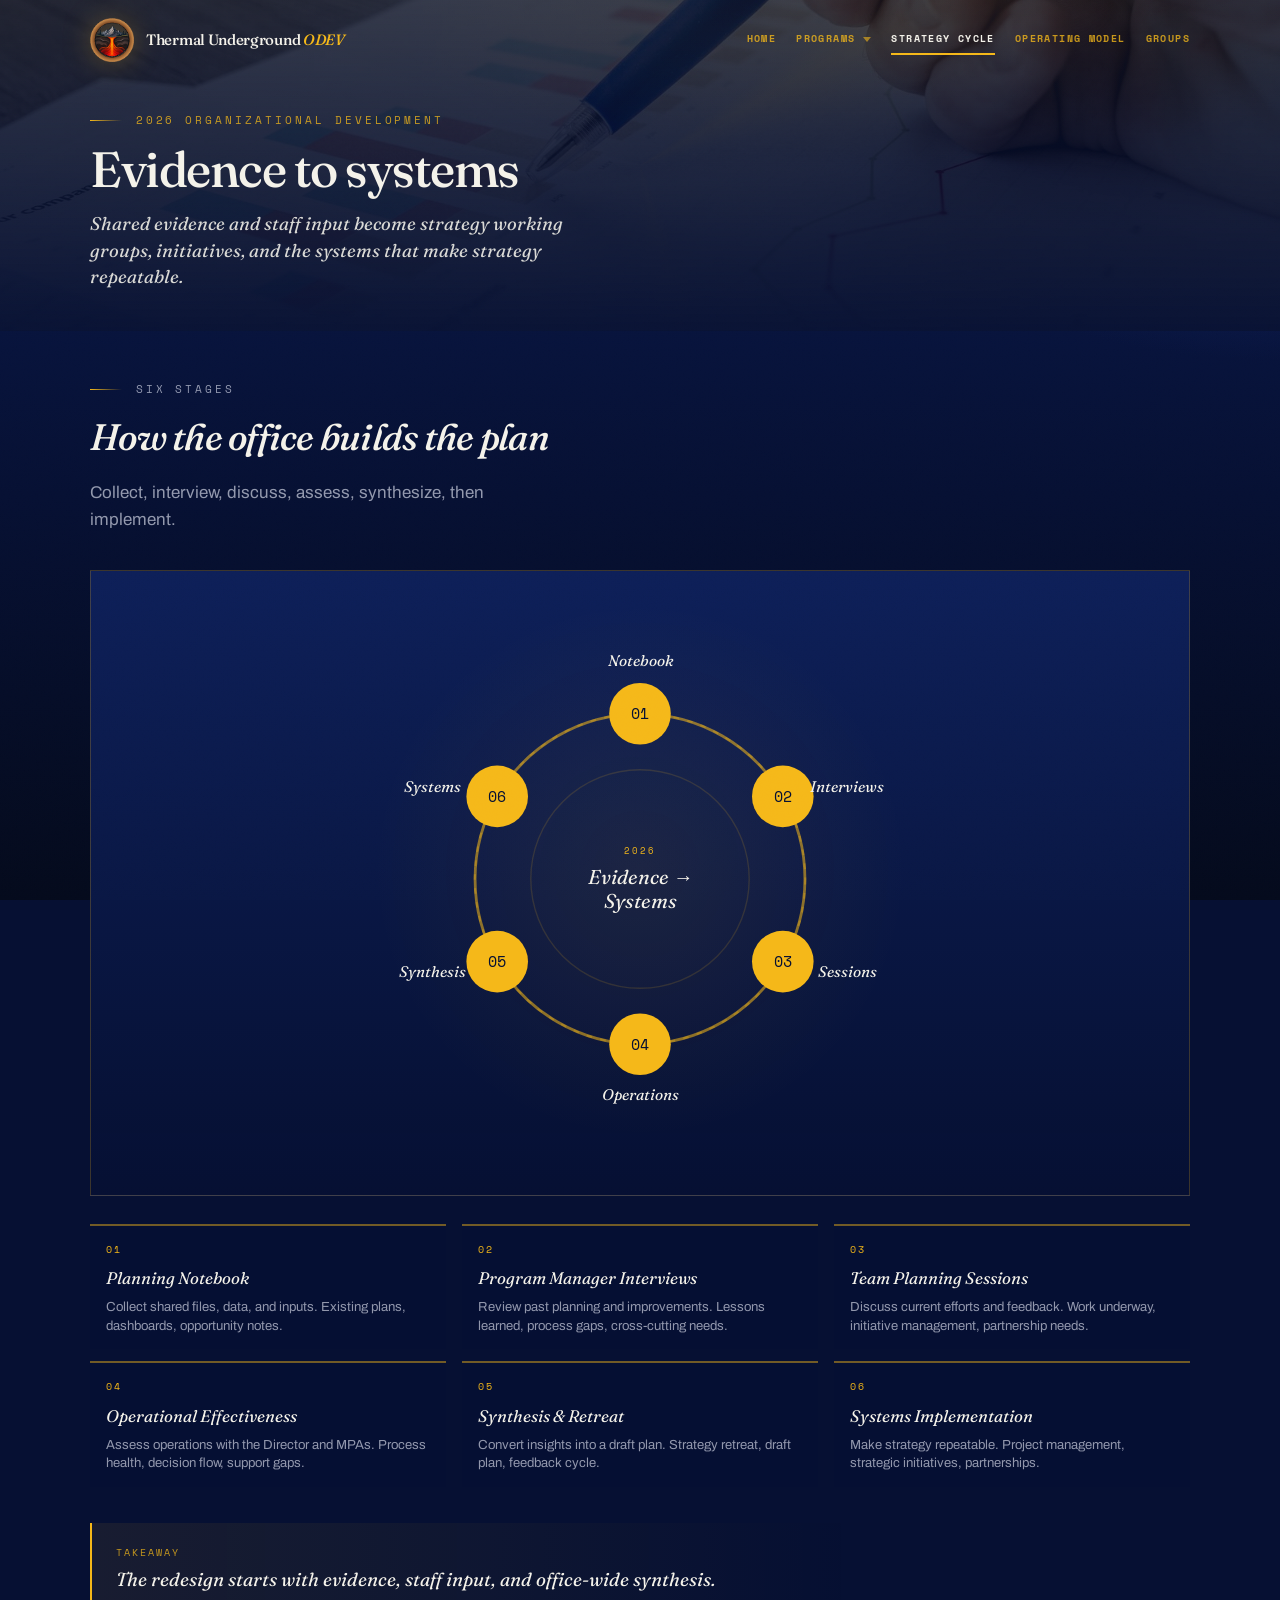
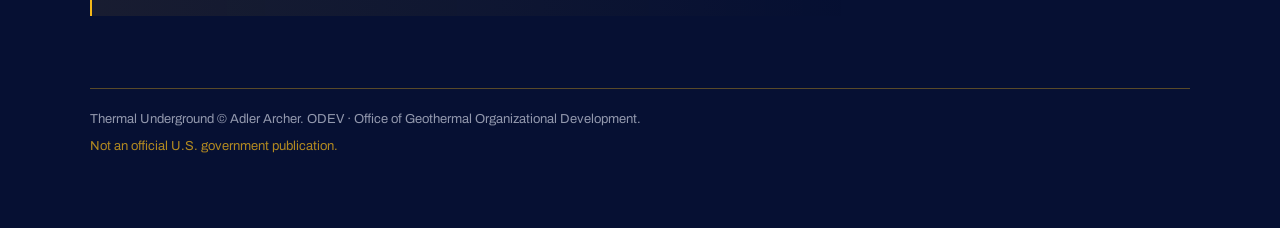
==== commit fb6718b9: "Reframe ODEV as Organizational Development for Office of Geothermal. Co-authored-by: Cursor <cursora" ====
--- a/cycle/index.html
+++ b/cycle/index.html
@@ -25,10 +25,10 @@
         <details class="nav-drop">
           <summary>Programs</summary>
           <div class="nav-menu">
-            <a href="/programs/rd/"><span class="prog-code">R&amp;D</span> Research &amp; Development</a>
-            <a href="/programs/pd/"><span class="prog-code">P&amp;D</span> Pilot &amp; Demonstration</a>
-            <a href="/programs/csup/"><span class="prog-code">CSUP</span> Commercial Scale-Up</a>
-            <a href="/programs/support/"><span class="prog-code">Support</span> Program Support</a>
+            <a href="/programs/rd/"><span class="prog-code">R&amp;D</span><span class="prog-name">Research &amp; Development</span></a>
+            <a href="/programs/pd/"><span class="prog-code">P&amp;D</span><span class="prog-name">Pilot &amp; Demonstration</span></a>
+            <a href="/programs/csup/"><span class="prog-code">CSUP</span><span class="prog-name">Commercial Scale-Up</span></a>
+            <a href="/programs/support/"><span class="prog-code">Support</span><span class="prog-name">HR · Ops · Finance · Communications</span></a>
           </div>
         </details>
         <a href="/cycle/" aria-current="page">Strategy Cycle</a>
@@ -37,7 +37,7 @@
       </nav>
     </div>
     <div class="mast-copy">
-      <p class="kicker">2026 Strategy Management</p>
+      <p class="kicker">2026 Organizational Development</p>
       <h1>Evidence to systems</h1>
       <p class="lede">Shared evidence and staff input become strategy working groups, initiatives, and the systems that make strategy repeatable.</p>
     </div>
@@ -130,7 +130,7 @@
   </section>
 
   <footer>
-    <p>Thermal Underground © Adler Archer. ODEV · Office of Geothermal Strategy Management.</p>
+    <p>Thermal Underground © Adler Archer. ODEV · Office of Geothermal Organizational Development.</p>
     <p class="disclosure-glow">Not an official U.S. government publication.</p>
   </footer>
 </main>
--- a/styles.css
+++ b/styles.css
@@ -269,18 +269,29 @@
   border-top: 0;
   border-left: 0;
   border-right: 0;
+  outline: none;
+  box-shadow: none;
+  -webkit-appearance: none;
+  appearance: none;
 }
 
 .site-nav nav > a:hover,
-.nav-drop > summary:hover { color: var(--ink); border-bottom-color: var(--gold); }
-
-.site-nav nav > a[aria-current="page"],
-.nav-drop[data-active="true"] > summary {
+.nav-drop > summary:hover,
+.site-nav nav > a:focus-visible,
+.nav-drop > summary:focus-visible {
   color: var(--ink);
   border-bottom-color: var(--gold);
 }
 
+.site-nav nav > a[aria-current="page"],
+.nav-drop[data-active="true"] > summary,
+.nav-drop[open] > summary {
+  color: var(--ink);
+  border-bottom-color: var(--gold);
+}
+
 .nav-drop > summary::-webkit-details-marker { display: none; }
+.nav-drop > summary::marker { content: ""; }
 .nav-drop > summary::after {
   content: "";
   display: inline-block;
@@ -294,58 +305,87 @@
   opacity: .75;
 }
 
+.nav-drop[open] > summary::after {
+  transform: rotate(180deg);
+  opacity: 1;
+}
+
 .nav-drop {
   position: relative;
 }
 
-.nav-drop[open] > summary {
-  color: var(--ink);
-  border-bottom-color: var(--gold);
-}
-
 .nav-menu {
   position: absolute;
-  top: calc(100% + 10px);
-  right: 0;
-  min-width: 220px;
-  padding: 8px 0;
+  top: calc(100% + 8px);
+  left: 0;
+  right: auto;
+  min-width: 248px;
+  padding: 6px 0;
   background: var(--navy);
-  border: 1px solid rgba(245, 184, 25, .35);
+  border: 1px solid rgba(245, 184, 25, .28);
   box-shadow: 0 18px 40px -16px rgba(0, 0, 0, .65);
   z-index: 40;
 }
 
 .nav-menu a {
-  display: block;
+  display: flex;
+  flex-direction: column;
+  align-items: flex-start;
+  justify-content: center;
+  gap: 3px;
+  min-height: 52px;
   padding: 10px 18px;
   font-family: var(--body);
-  font-size: .92rem;
+  font-size: .9rem;
   letter-spacing: .01em;
   text-transform: none;
-  color: rgba(244, 242, 234, .82);
+  color: rgba(244, 242, 234, .9);
   text-decoration: none;
   border: 0;
-}
-
-.nav-menu a:hover {
+  border-left: 2px solid transparent;
+  white-space: nowrap;
+}
+
+.nav-menu a:hover,
+.nav-menu a:focus-visible {
   background: rgba(245, 184, 25, .1);
+  color: var(--ink);
+  border-left-color: var(--gold);
+  outline: none;
+}
+
+.nav-menu a[aria-current="page"] {
+  color: var(--ink);
+  background: rgba(245, 184, 25, .08);
+  border-left-color: var(--gold);
+}
+
+.nav-menu .prog-code {
+  display: block;
+  margin: 0;
+  font-family: var(--mono);
+  font-size: .58rem;
+  font-weight: 700;
+  letter-spacing: .14em;
+  text-transform: uppercase;
+  color: var(--gold-soft);
+  line-height: 1.2;
+}
+
+.nav-menu a:hover .prog-code,
+.nav-menu a:focus-visible .prog-code,
+.nav-menu a[aria-current="page"] .prog-code {
   color: var(--gold);
 }
 
-.nav-menu a[aria-current="page"] {
-  color: var(--gold);
-  background: rgba(245, 184, 25, .08);
-}
-
-.nav-menu .prog-code {
-  display: inline-block;
-  min-width: 3.2em;
-  margin-right: .55em;
-  font-family: var(--mono);
-  font-size: .62rem;
-  letter-spacing: .12em;
-  text-transform: uppercase;
-  color: var(--gold);
+.nav-menu .prog-name {
+  display: block;
+  font-family: var(--body);
+  font-size: .9rem;
+  font-weight: 500;
+  letter-spacing: .01em;
+  color: inherit;
+  line-height: 1.25;
 }
 
 .hero-atmos {
@@ -968,6 +1008,12 @@
     margin-top: 8px;
     min-width: 0;
     width: 100%;
+    box-shadow: none;
+  }
+
+  .nav-menu a {
+    white-space: normal;
+    min-height: 0;
   }
 }
 
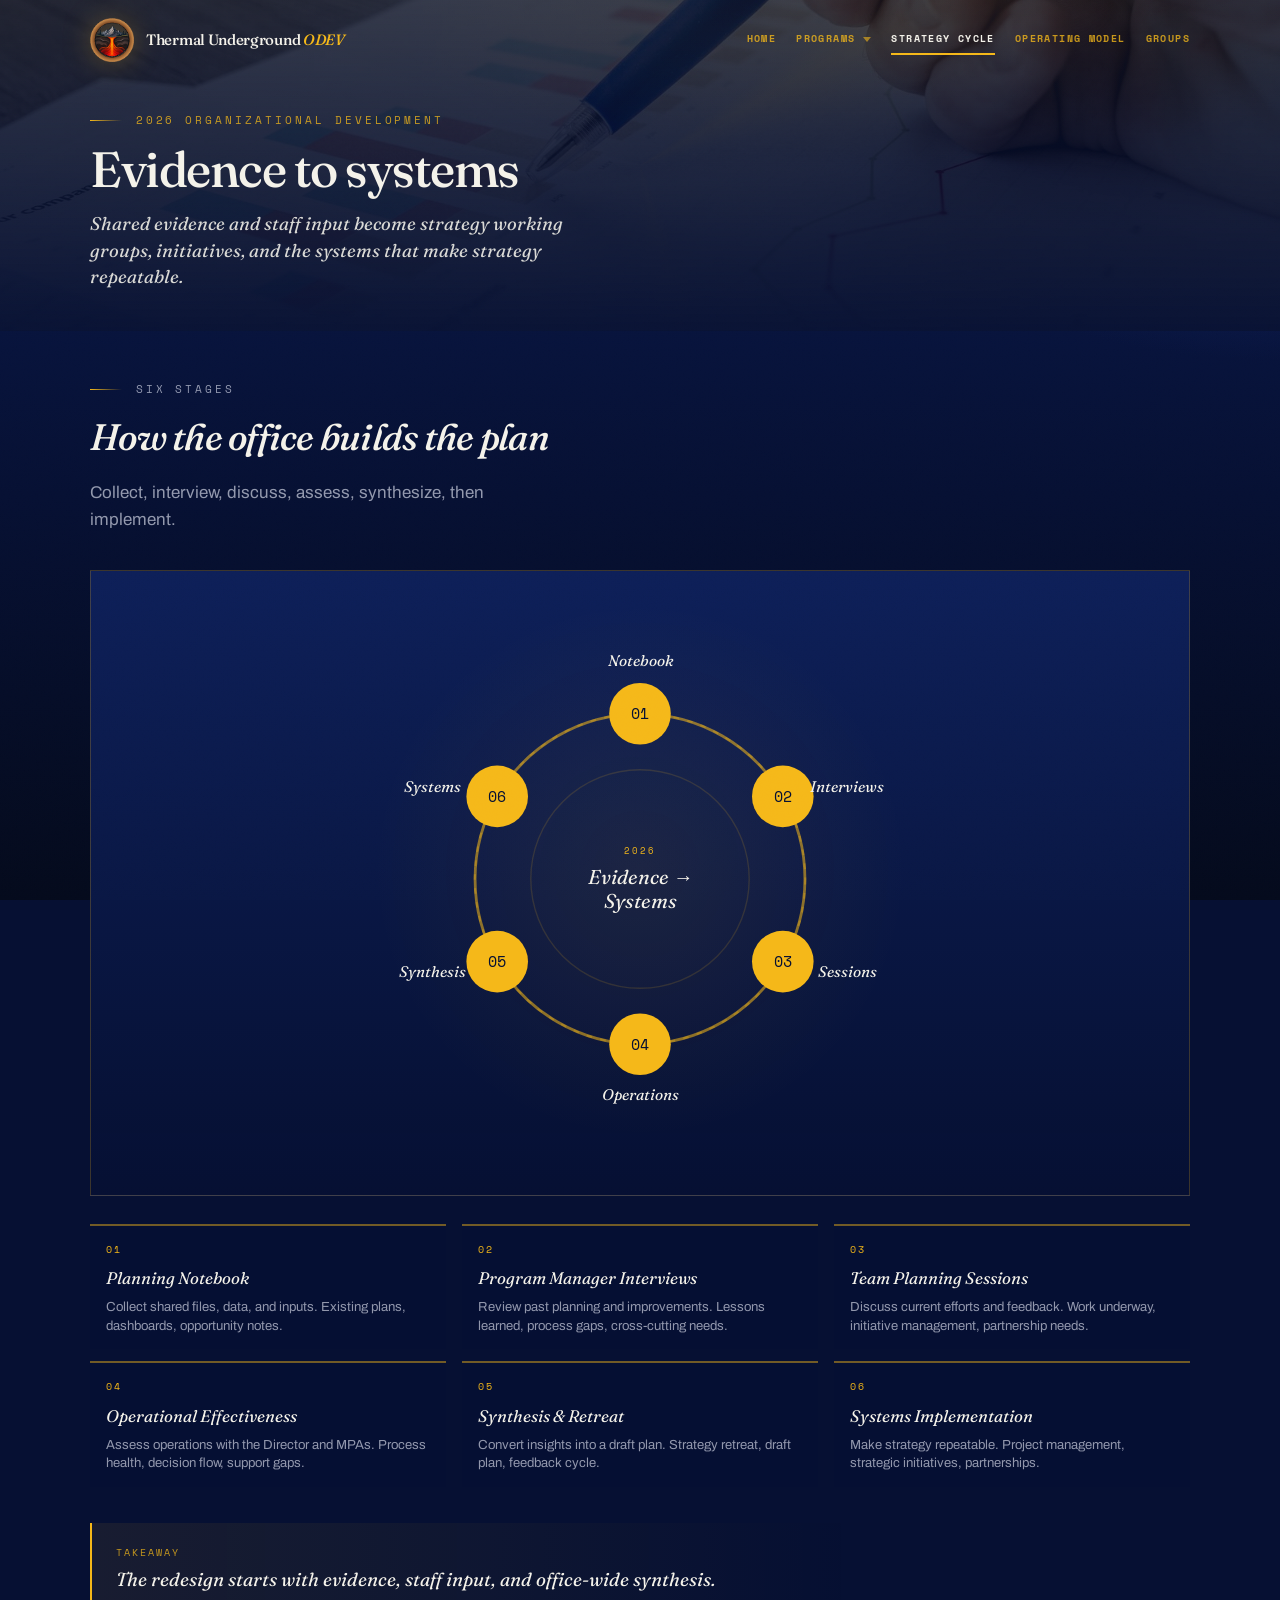
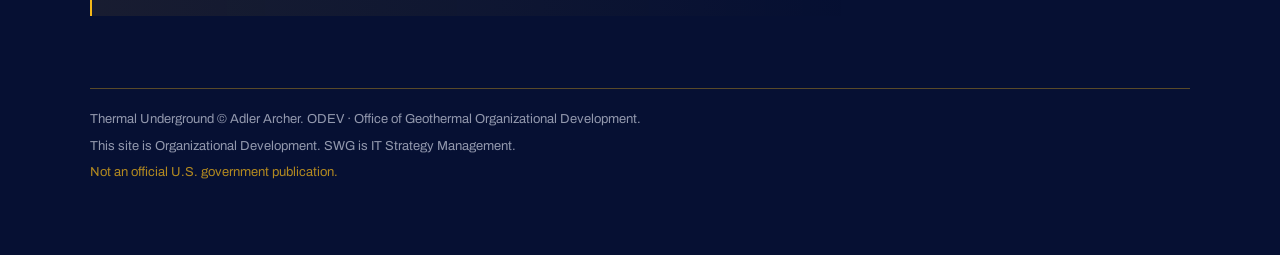
==== commit e0b4a7b6: "Distinguish ODEV as Organizational Development from SWG as IT Strategy Management." ====
--- a/cycle/index.html
+++ b/cycle/index.html
@@ -131,6 +131,7 @@
 
   <footer>
     <p>Thermal Underground © Adler Archer. ODEV · Office of Geothermal Organizational Development.</p>
+    <p>This site is Organizational Development. SWG is IT Strategy Management.</p>
     <p class="disclosure-glow">Not an official U.S. government publication.</p>
   </footer>
 </main>
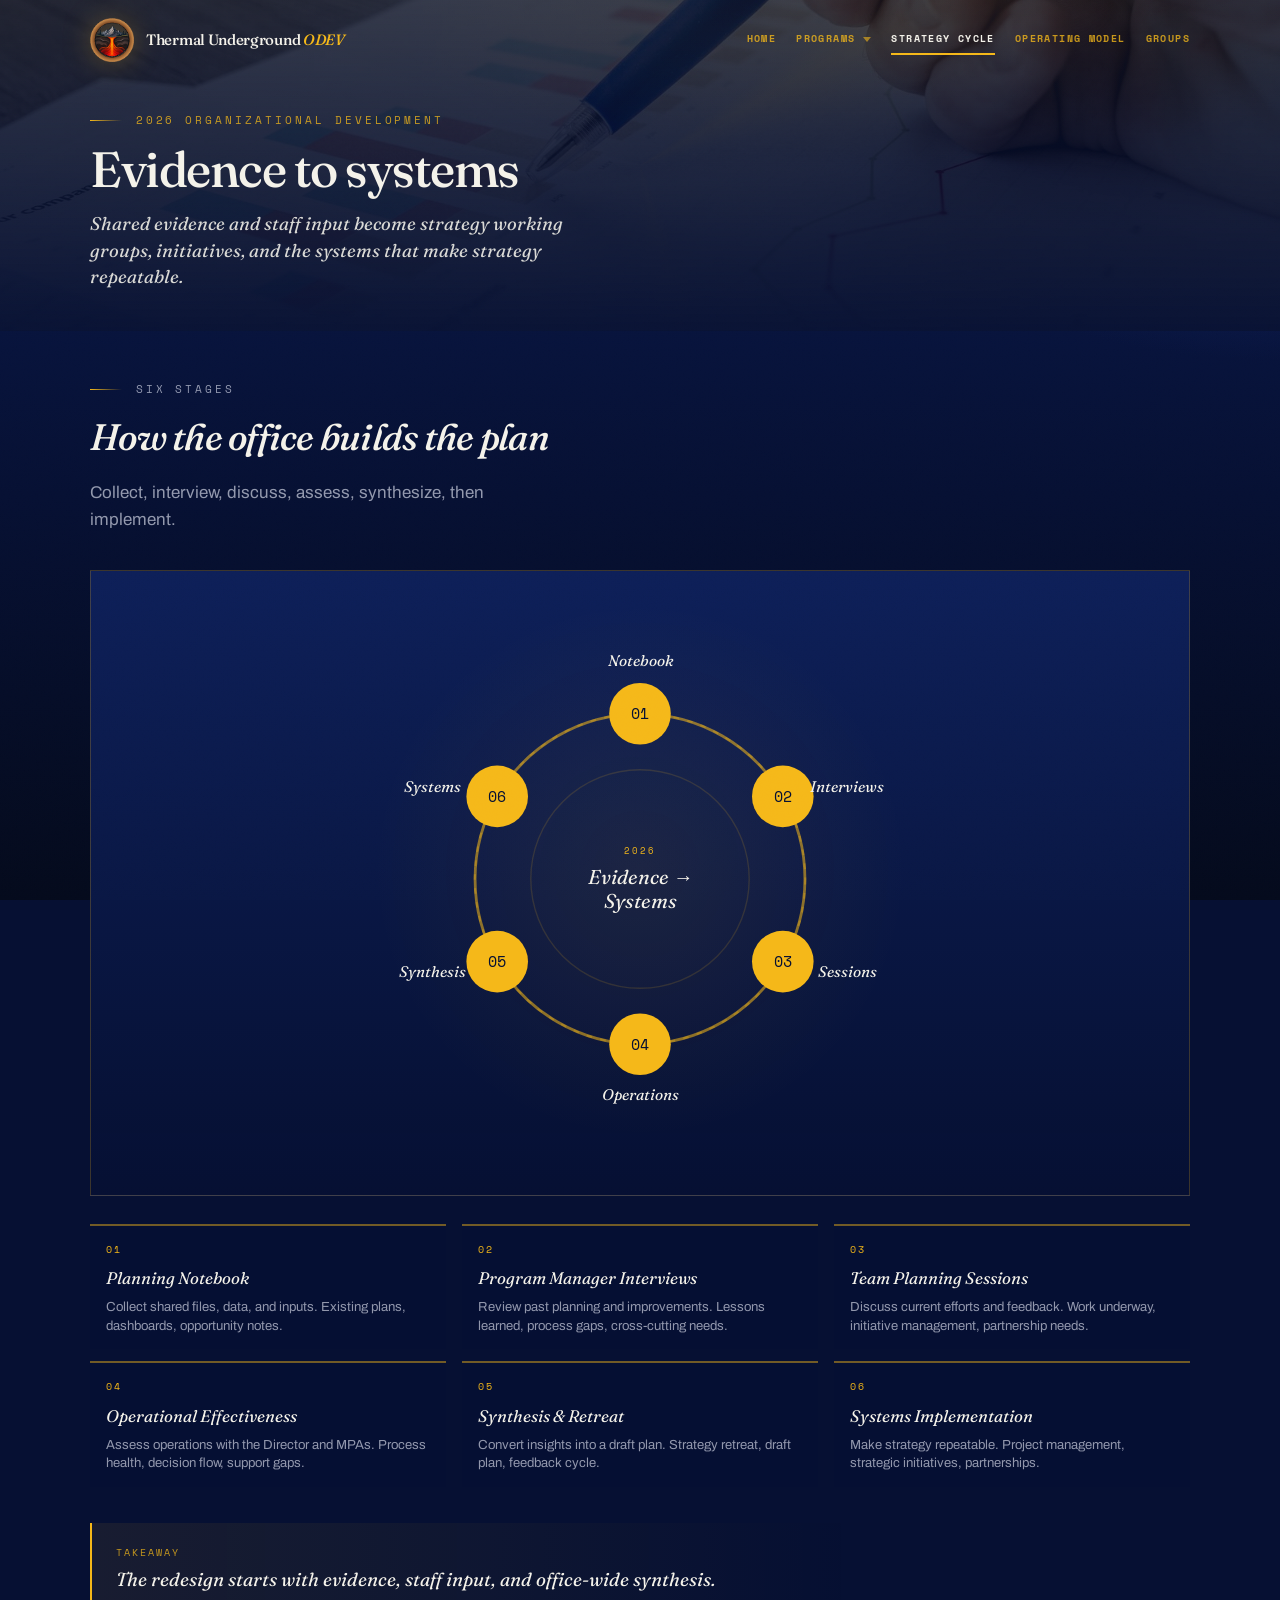
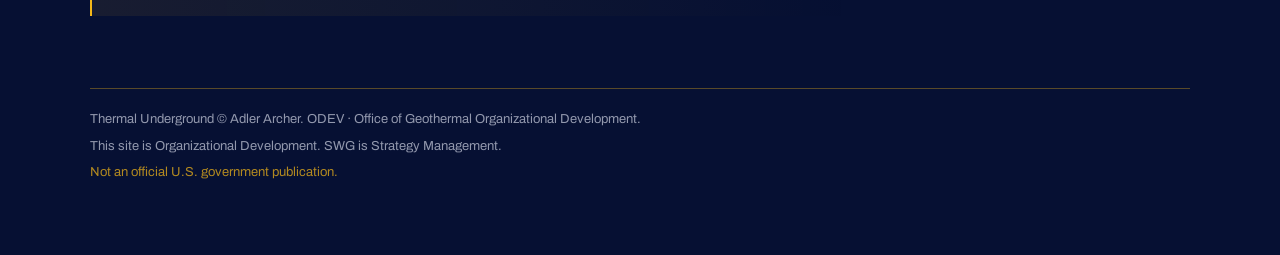
==== commit cde62c29: "Correct SWG as Strategy Management, not IT Strategy Management. The site is Organizational Developme" ====
--- a/cycle/index.html
+++ b/cycle/index.html
@@ -131,7 +131,7 @@
 
   <footer>
     <p>Thermal Underground © Adler Archer. ODEV · Office of Geothermal Organizational Development.</p>
-    <p>This site is Organizational Development. SWG is IT Strategy Management.</p>
+    <p>This site is Organizational Development. SWG is Strategy Management.</p>
     <p class="disclosure-glow">Not an official U.S. government publication.</p>
   </footer>
 </main>
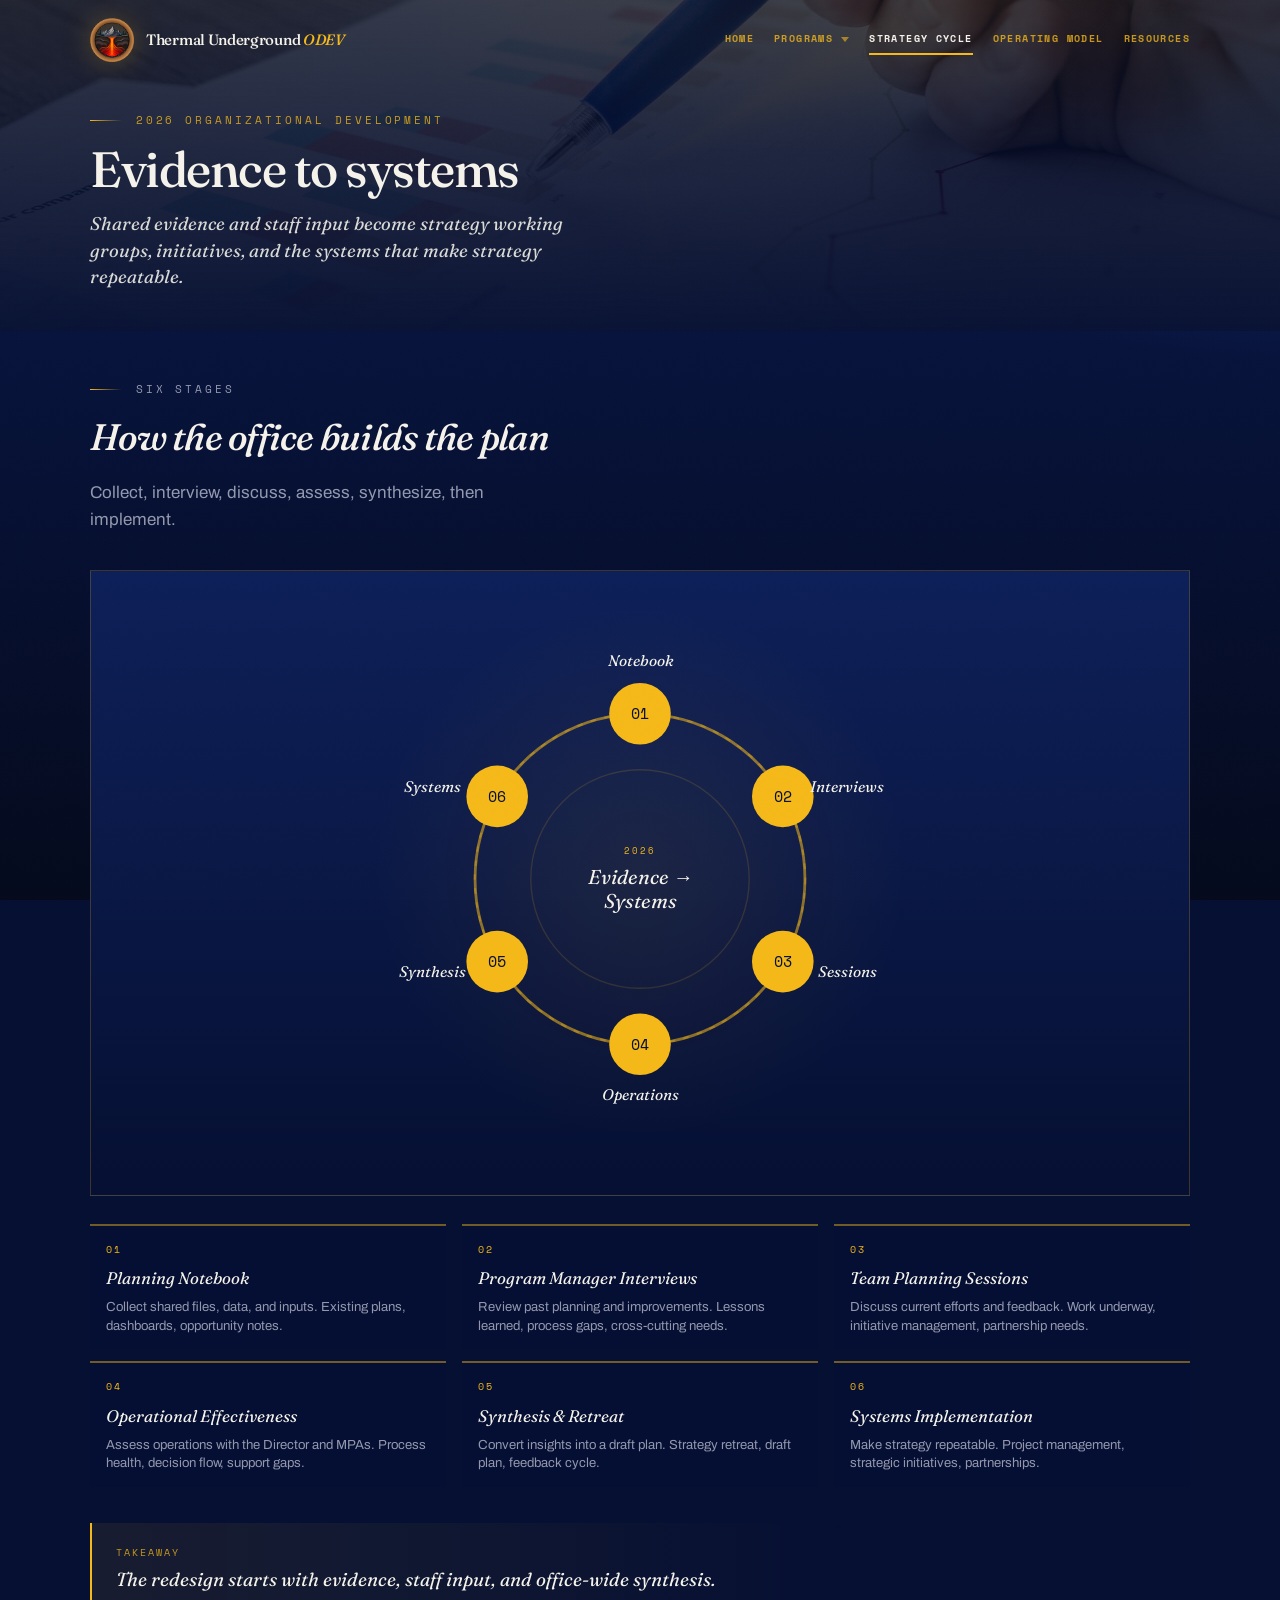
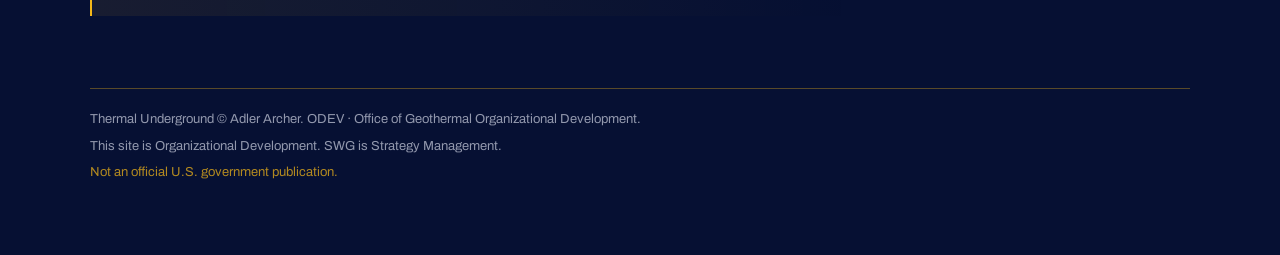
==== commit 14c9f7c0: "Replace Groups nav with Resources and house SWGs on the operating model. Move Strategy Working Group" ====
--- a/cycle/index.html
+++ b/cycle/index.html
@@ -33,7 +33,7 @@
         </details>
         <a href="/cycle/" aria-current="page">Strategy Cycle</a>
         <a href="/model/">Operating Model</a>
-        <a href="/groups/">Groups</a>
+        <a href="/resources/">Resources</a>
       </nav>
     </div>
     <div class="mast-copy">
--- a/styles.css
+++ b/styles.css
@@ -936,6 +936,186 @@
 @keyframes rise-in {
   from { opacity: 0; transform: translateY(14px); }
   to { opacity: 1; transform: translateY(0); }
+
+/* -- Resources / planning tools -- */
+.tool-toc {
+  display: flex;
+  flex-wrap: wrap;
+  gap: 8px 10px;
+  margin: 0 0 32px;
+  padding: 16px 0;
+  border-top: 1px solid rgba(245, 184, 25, .22);
+  border-bottom: 1px solid rgba(245, 184, 25, .22);
+}
+
+.tool-toc a {
+  font-family: var(--mono);
+  font-size: .58rem;
+  letter-spacing: .12em;
+  text-transform: uppercase;
+  text-decoration: none;
+  color: rgba(244, 242, 234, .72);
+  padding: 6px 8px;
+  border: 1px solid transparent;
+  transition: color .2s ease, border-color .2s ease, background .2s ease;
+}
+
+.tool-toc a:hover,
+.tool-toc a:focus-visible {
+  color: var(--gold);
+  border-color: rgba(245, 184, 25, .35);
+  background: rgba(245, 184, 25, .06);
+}
+
+.tool-grid {
+  display: grid;
+  grid-template-columns: repeat(2, minmax(0, 1fr));
+  gap: 18px;
+}
+
+.tool-card {
+  display: grid;
+  grid-template-columns: 148px 1fr;
+  gap: 18px;
+  align-items: start;
+  padding: 20px 20px 18px;
+  border: 1px solid var(--line);
+  background: linear-gradient(165deg, rgba(13, 31, 88, .95), rgba(6, 16, 51, .92));
+  animation: rise-in .7s ease both;
+  animation-delay: calc(var(--i, 0) * .05s);
+}
+
+.tool-card:hover {
+  border-color: rgba(245, 184, 25, .45);
+}
+
+.tool-viz {
+  width: 148px;
+  height: 112px;
+  display: grid;
+  place-items: center;
+  border: 1px solid rgba(245, 184, 25, .2);
+  background:
+    radial-gradient(ellipse 70% 60% at 50% 40%, rgba(245, 184, 25, .08), transparent 70%),
+    rgba(6, 16, 51, .75);
+  overflow: hidden;
+}
+
+.tool-viz .diagram {
+  width: 100%;
+  height: 100%;
+}
+
+.tool-num {
+  margin: 0 0 6px;
+  font-family: var(--mono);
+  font-size: .58rem;
+  letter-spacing: .16em;
+  text-transform: uppercase;
+  color: var(--gold-soft);
+}
+
+.tool-card h3 {
+  margin: 0 0 10px;
+  font-family: var(--title);
+  font-style: italic;
+  font-weight: 500;
+  font-size: 1.35rem;
+  line-height: 1.2;
+}
+
+.tool-card > p {
+  margin: 0 0 12px;
+  color: rgba(244, 242, 234, .82);
+  font-size: .92rem;
+}
+
+.tool-card ul {
+  margin: 0;
+  padding: 0;
+  list-style: none;
+}
+
+.tool-card li {
+  position: relative;
+  padding: 6px 0 6px 14px;
+  border-top: 1px solid rgba(255, 255, 255, .06);
+  font-size: .84rem;
+  color: rgba(244, 242, 234, .72);
+}
+
+.tool-card li:first-child { border-top: 0; }
+
+.tool-card li::before {
+  content: "";
+  position: absolute;
+  left: 0;
+  top: .85em;
+  width: 6px;
+  height: 1px;
+  background: var(--gold);
+}
+
+@keyframes node-pulse {
+  0%, 100% { opacity: .85; transform: scale(1); }
+  50% { opacity: 1; transform: scale(1.06); }
+}
+
+@keyframes quad-fill {
+  from { fill-opacity: 0; }
+  to { fill-opacity: 1; }
+}
+
+@keyframes bar-grow {
+  from { transform: scaleX(0); }
+  to { transform: scaleX(1); }
+}
+
+@keyframes flow-dash {
+  to { stroke-dashoffset: -28; }
+}
+
+@keyframes ring-spin {
+  to { transform: translate(80px, 60px) rotate(360deg); }
+}
+
+@keyframes cell-blink {
+  0%, 100% { opacity: 1; }
+  50% { opacity: .45; }
+}
+
+.node-pulse {
+  transform-origin: center;
+  animation: node-pulse 2.8s ease-in-out infinite;
+}
+
+.quad-fill {
+  animation: rise-in .8s ease both;
+}
+
+.bar-grow {
+  transform-origin: left center;
+  animation: bar-grow 1.1s ease both;
+}
+
+.flow-dash {
+  animation: flow-dash 1.6s linear infinite;
+}
+
+.ring-spin {
+  transform-origin: 0 0;
+  animation: ring-spin 28s linear infinite;
+}
+
+.cell-blink {
+  animation: cell-blink 2.4s ease-in-out infinite;
+}
+
+.diagram-draw path,
+.diagram-draw rect {
+  stroke-linecap: square;
+}
+
 }
 
 footer {
@@ -971,8 +1151,18 @@
   .initiative-grid,
   .program-strip,
   .fact-row,
-  .cycle-legend {
+  .cycle-legend,
+  .tool-grid {
     grid-template-columns: 1fr;
+  }
+
+  .tool-card {
+    grid-template-columns: 1fr;
+  }
+
+  .tool-viz {
+    width: 100%;
+    height: 120px;
   }
 
   .cycle-legend {
